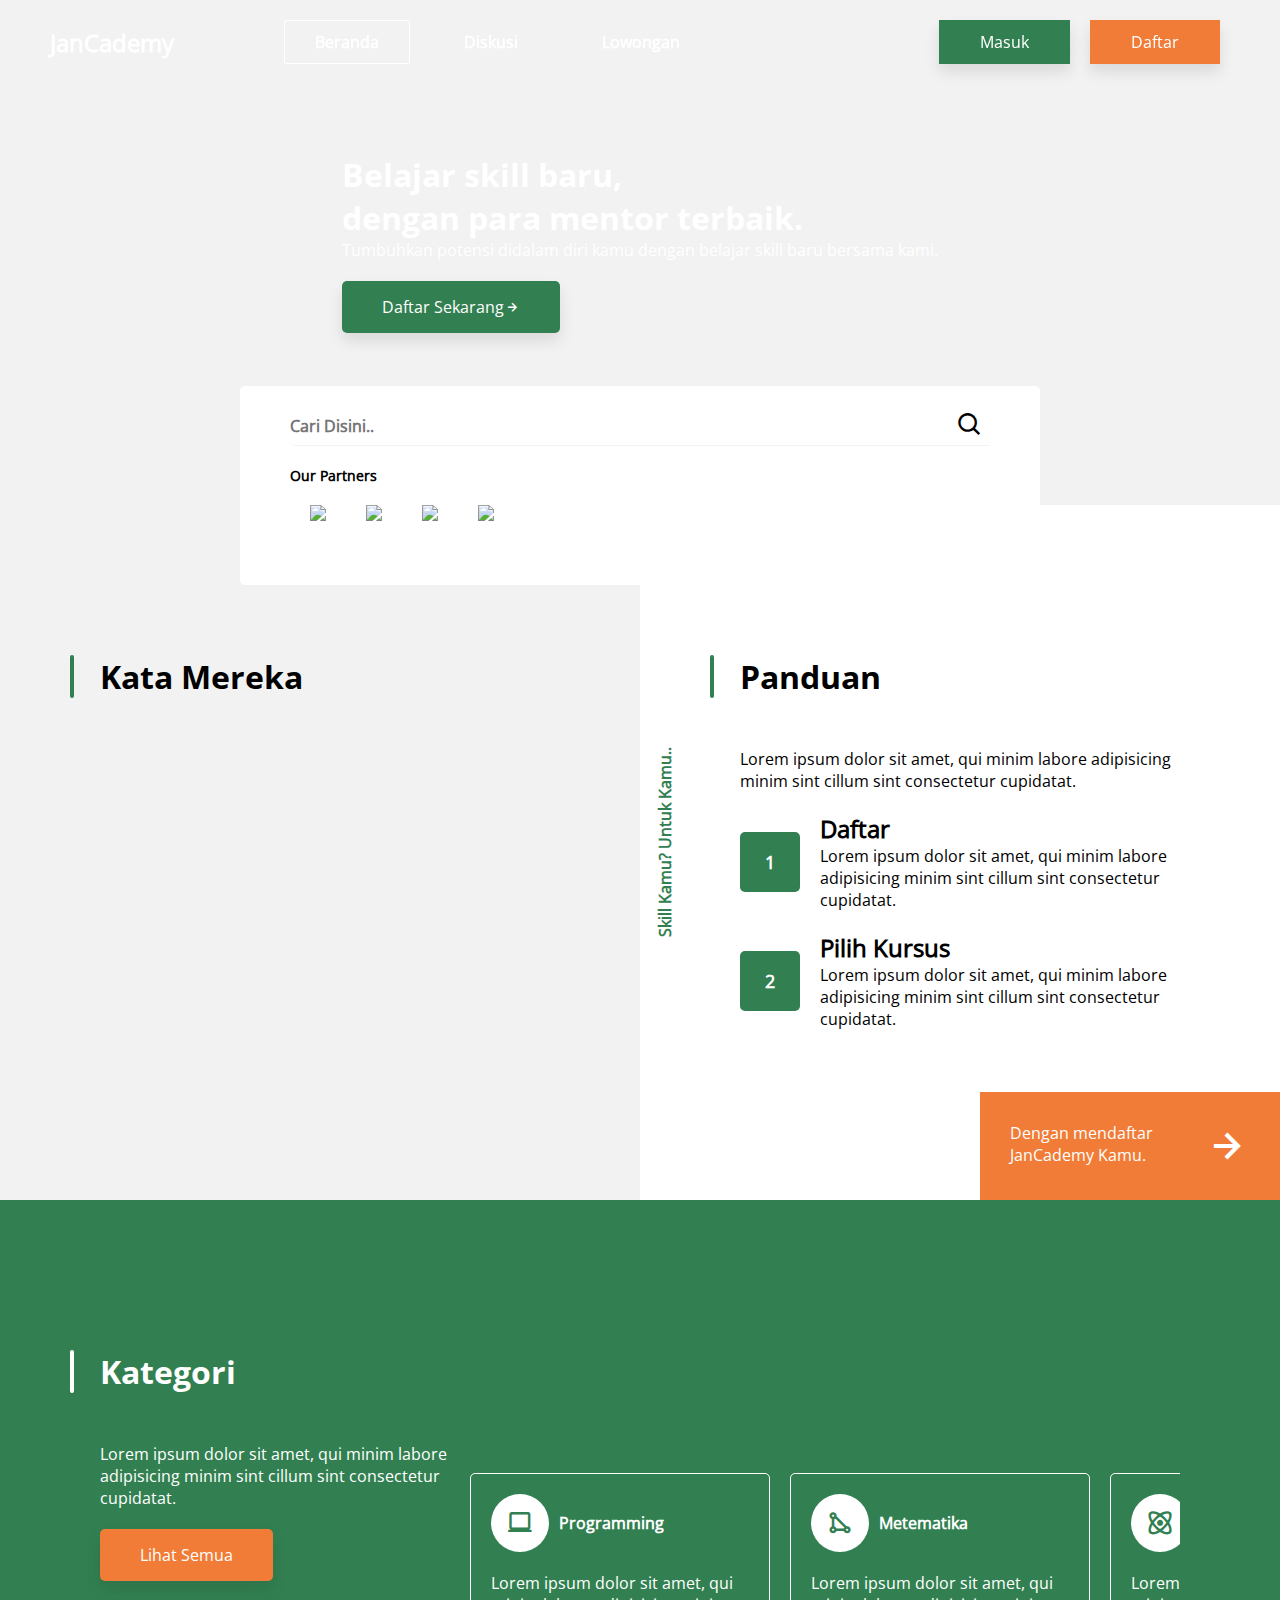
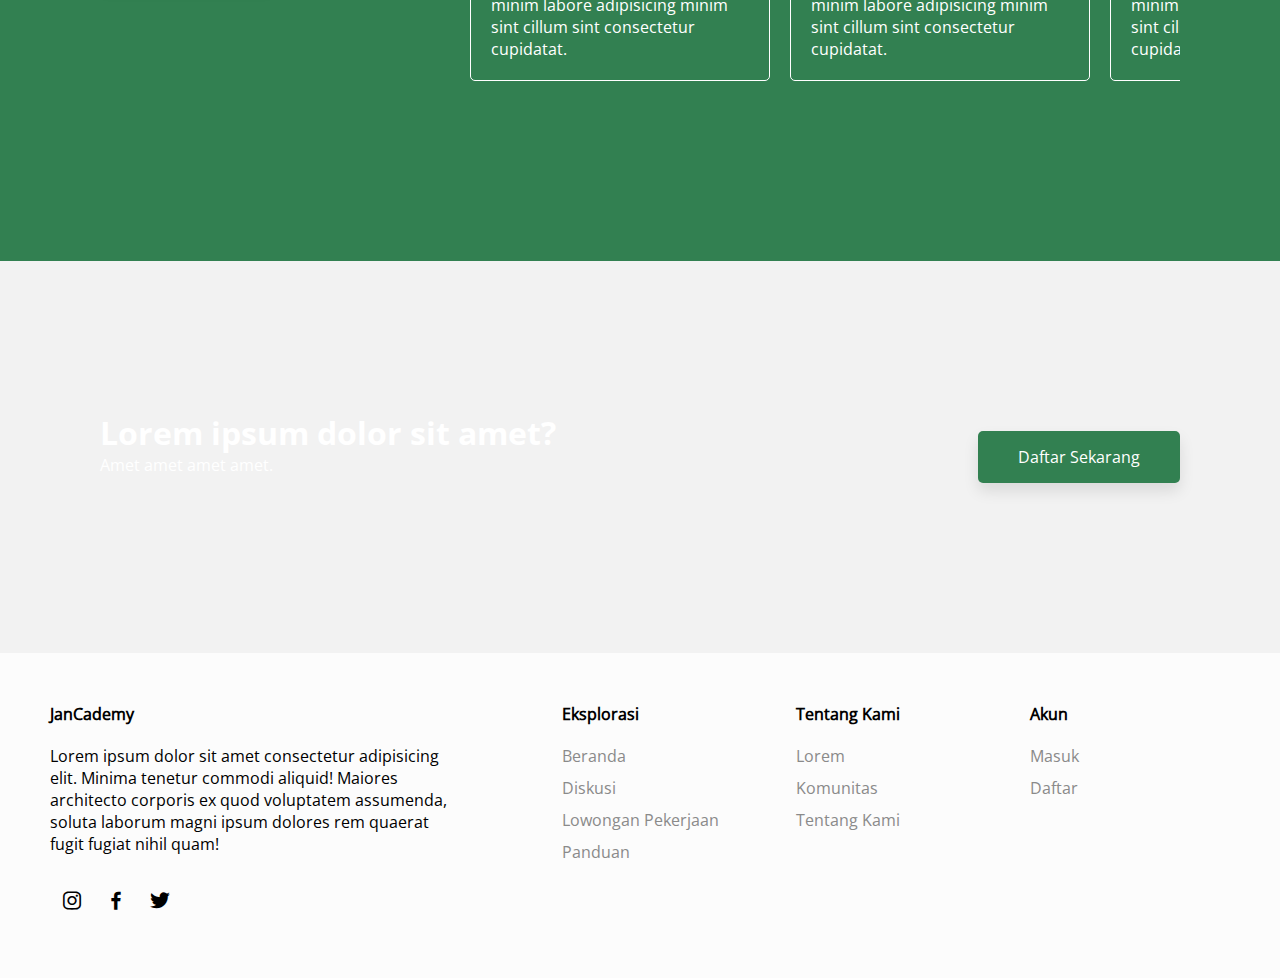
==== index.html @ 4bc8d8a9 "New: New Commit" ====
<!DOCTYPE html>
<html lang="en">
<head>
    <meta charset="UTF-8">
    <meta http-equiv="X-UA-Compatible" content="IE=edge">
    <meta name="viewport" content="width=device-width, initial-scale=1.0">
    <title>Document</title>
    <link href="./assets/css/boxicons.min.css" rel="stylesheet">
    <link href="./assets/css/config.css" rel="stylesheet">
    <link href="./assets/css/style.css" rel="stylesheet">
    <link href="./assets/css/section/video.css" rel="stylesheet">
    <link href="./assets/css/section/panduan.css" rel="stylesheet">
    <link href="./assets/css/column.css" rel="stylesheet">
</head>
<body>
    <header id="header">
        <div class="header-left">
            <a class="logo">JanCademy</a>
            <nav>
                <a href="" class="menu-link active">Beranda</a>
                <a href="" class="menu-link">Diskusi</a>
                <a href="" class="menu-link">Lowongan</a>
            </nav>
            <button class="toggle-button"><i class="bx bx-menu"></i></button>
        </div>
        <div class="header-right">
            <a href="login.html" class="menu-login">Masuk</a>
            <a href="register.html" class="menu-register">Daftar</a>
        </div>
    </header>
    <div class="wrapper">
        <div class="row">
            <div class="col-md-12 col-sm-12 relative">
                <video autoplay muted loop class="video-banner">
                    <source src="https://cdn.videvo.net/videvo_files/video/free/2019-09/large_watermarked/190802_07_HD_15_preview.mp4"></source>
                </video>
                <div class="video-description">
                    <div class="container">
                        <h1 class="text-white">Belajar skill baru,<br>dengan para mentor terbaik.</h1>
                        <p class="text-white">Tumbuhkan potensi didalam diri kamu dengan belajar skill baru bersama kami.</p>
                        <button class="btn btn-primary">Daftar Sekarang <i class="bx bx-right-arrow-alt"></i></button>                    
                    </div>
                    <div class="video-box">
                        <form class="form-search">
                            <input class="search-field" placeholder="Cari Disini.."/>
                            <button class="search-button"><i class="bx bx-search"></i></button>
                        </form>
                        <span class="partner-title">Our Partners</span>
                        <div class="partner-list">
                            <img class="partner-item" src="http://assets.stickpng.com/images/580b57fcd9996e24bc43c51f.png"/>
                            <img class="partner-item" src="https://upload.wikimedia.org/wikipedia/commons/thumb/7/71/Ruang_Guru_logo.svg/2560px-Ruang_Guru_logo.svg.png"/>
                            <img class="partner-item" src="https://1.bp.blogspot.com/-GQEHSrfXoZ4/XzaIUlMv_yI/AAAAAAAAANc/XC5J0j4q-agEVCJy-y8ZwZ82qf0jb5T9QCLcBGAsYHQ/s3390/logo%2Bgojek%2Byogiancreative%2B2.png"/>
                            <img class="partner-item" src="https://www.freepnglogos.com/uploads/logo-tokopedia-png/tokopedia-apa-itu-startup-pengertian-cara-memulai-dan-1.png"/>
                        </div>
                    </div>
                </div>
                
            </div>
            <div class="col-md-6 col-sm-12">
                <div class="container">
                    <h1 class="title-section">Kata Mereka</h1>
                </div>
            </div>
            <div class="col-md-6 col-sm-12 bg-white">
                <div id="panduan" class="container">
                    <h1 class="title-section">Panduan</h1>
                    <p>Lorem ipsum dolor sit amet, qui minim labore adipisicing minim sint cillum sint consectetur cupidatat.</p>
                    <div class="panduan">
                        <div class="panduan-item">
                            <div class="panduan-number">1</div>
                            <div class="panduan-description">
                                <h2>Daftar</h2>
                                <p>
                                    Lorem ipsum dolor sit amet, qui minim labore adipisicing minim sint cillum sint consectetur cupidatat.
                                </p>
                            </div>
                        </div>
                        <div class="panduan-item">
                            <span class="panduan-number">2</span>
                            <div class="panduan-description">
                                <h2>Pilih Kursus</h2>
                                <p>
                                    Lorem ipsum dolor sit amet, qui minim labore adipisicing minim sint cillum sint consectetur cupidatat.
                                </p>
                            </div>
                        </div>
                    </div>
                    <a href="register.html" class="box">
                        Dengan mendaftar JanCademy Kamu.
                        <i class="bx bx-right-arrow-alt"></i>
                    </a>
                </div>
            </div>
            <div class="col-md-12 bg-primary">
                <div class="container">
                    <h1 class="title-section">
                        Kategori
                    </h1>
                    <div class="row">
                        <div class="col-md-4 col-sm-12">
                            <p>
                                Lorem ipsum dolor sit amet, qui minim labore adipisicing minim sint cillum sint consectetur cupidatat.
                            </p>
                            <button class="btn btn-secondary">Lihat Semua</button>
                        </div>
                        <div class="col-md-8 col-sm-12">
                            <div class="list-category">
                                <a class="category-item">
                                    <div class="header-category">
                                        <i class="bx bx-laptop"></i>
                                        <span class="title-category">Programming</span>
                                    </div>
                                    <p>Lorem ipsum dolor sit amet, qui minim labore adipisicing minim sint cillum sint consectetur cupidatat.</p>
                                </a>
                                <a class="category-item">
                                    <div class="header-category">
                                        <i class="bx bx-shape-triangle"></i>
                                        <span class="title-category">Metematika</span>
                                    </div>
                                    <p>Lorem ipsum dolor sit amet, qui minim labore adipisicing minim sint cillum sint consectetur cupidatat.</p>
                                </a>
                                <a class="category-item">
                                    <div class="header-category">
                                        <i class="bx bx-atom"></i>
                                        <span class="title-category">Sains</span>
                                    </div>
                                    <p>Lorem ipsum dolor sit amet, qui minim labore adipisicing minim sint cillum sint consectetur cupidatat.</p>
                                </a>
                            </div>
                        </div>
                    </div>
                </div>
            </div>
            <div class="col-md-12 bg-image">
                <div class="container">
                    <div class="row justify-content-between">
                        <div>
                            <h1 class="text-white">
                                Lorem ipsum dolor sit amet?
                            </h1>
                            <p class="text-white">Amet amet amet amet.</p>
                        </div>
                        <button class="btn btn-primary">Daftar Sekarang</button>
                    </div>
                </div>
            </div>
        </div>
    </div>
    <footer>
        <div class="footer-left">
            <a class="footer-logo">JanCademy</a>
            <p>Lorem ipsum dolor sit amet consectetur adipisicing elit. Minima tenetur commodi aliquid! Maiores architecto corporis ex quod voluptatem assumenda, soluta laborum magni ipsum dolores rem quaerat fugit fugiat nihil quam!</p>
            <div class="social-media">
                <a class="social-item"><i class="bx bxl-instagram"></i></a>
                <a class="social-item"><i class="bx bxl-facebook"></i></a>
                <a class="social-item"><i class="bx bxl-twitter"></i></a>
            </div>
        </div>
        <div class="footer-right">
            <div class="footer-menu">
                <h4 class="menu-title">Eksplorasi</h4>
                <a href="" class="menu-footer">Beranda</a>
                <a href="" class="menu-footer">Diskusi</a>
                <a href="" class="menu-footer">Lowongan Pekerjaan</a>
                <a href="" class="menu-footer">Panduan</a>
            </div>
            
            <div class="footer-menu">
                <h4 class="menu-title">Tentang Kami</h4>
                <a href="" class="menu-footer">Lorem</a>
                <a href="" class="menu-footer">Komunitas</a>
                <a href="" class="menu-footer">Tentang Kami</a>
            </div>
            
            <div class="footer-menu">
                <h4 class="menu-title">Akun</h4>
                <a href="" class="menu-footer">Masuk</a>
                <a href="" class="menu-footer">Daftar</a>
            </div>
        </div>
    </footer>
    <script src="assets/js/jquery.js"></script>
    <script src="assets/js/index.js"></script>
</body>
</html>
---- assets/css/config.css ----
/* Set Default Setting */
    *{
        margin:0;
        padding:0;
        font-family: 'Open Sans';
        box-sizing: border-box;
        --primary:#328051;
        --secondary:rgb(241, 124, 56);
    }
    @font-face {
        font-family: 'Montserrat';
        src: url('../fonts/Montserrat.ttf');
    }
    @font-face {
        font-family: 'Montserrat';
        src: url('../fonts/Montserrat-Bold.ttf');
    }
    @font-face {
        font-family: 'Open Sans';
        src: url('../fonts/OpenSans-Regular.ttf');
    }
    @font-face {
        font-family: 'Montserrat';
        src: url('../fonts/OpenSans-Bold.ttf');
    }
    body{
        background-color: #f2f2f2;
    }
    h1{
        font-family: 'Montserrat';
        font-weight: bold;
    }
    .btn{
        display: flex;
        align-items: center;
        padding:15px 40px;
        font-size: 16px;
        box-shadow: 0px 8px 15px rgba(0, 0, 0, 0.1);
        margin: 20px 0px;
        border:none;
        outline: none;
        cursor: pointer;
        border-radius: 5px;
    }
    .btn-secondary{
        background-color: var(--secondary);
        color:#fff;
    }
    .btn-primary{
        background-color: var(--primary);
        color:#fff;
    }
    .btn-primary:hover{
        background-color: rgb(22, 78, 38);
    }
    .btn-secondary:hover{
        background-color: rgb(241, 99, 56);
    }
    .bg-primary{    
        color:#fff;
        background-color:var(--primary);
    }
    .bg-white{
        background-color: #fff;
        color:#000;
    }
    .bg-image{
        background-position: center;
        background-repeat: no-repeat;
        background-size: cover;
        background-attachment: fixed;
        background-image: linear-gradient(to top, rgba(0,0,0,0.8), rgba(0,0,0,0.2)),url('https://images.unsplash.com/photo-1523240795612-9a054b0db644?ixid=MnwxMjA3fDB8MHxwaG90by1wYWdlfHx8fGVufDB8fHx8&ixlib=rb-1.2.1&auto=format&fit=crop&w=870&q=80');
    }
    .center{
        display: flex;
        flex-direction: column;
        text-align: center;
        justify-content: center;
        align-items: center;
    }
    .text-white{
        color:#fff;
    }
    .title-section{
        position: relative;
        margin-bottom: 50px;
    }
    .title-section::before{
        content: '';
        height: 100%;
        width: 4px;
        border-radius: 2px;
        background-color: var(--primary);
        left: -30px;
        position: absolute;
    }
    .bg-primary .title-section::before{
        background-color: #fff;
    }
    .justify-content-between{
        justify-content: space-between;
    }
---- assets/css/style.css ----
/* Config */
/* Header  */
    header{
        position: fixed;
        display: flex;
        justify-content: space-between;
        color:#fff;
        z-index: 10;
        width: 100%;
        display: flex;
        align-items: center;
        padding:20px 50px;
    }
    .scrollActive{
        background-color: #fff;
        color:#006A2B;
    }
    .header-left{
        display: flex;
        align-items: center;
    }
    .header-right{
        display: flex;
        align-items: center;
    }
    .menu-link{
        color:#fff;
        font-weight: bold;
        text-decoration: none;
        font-size: 16px;
        margin:0 10px;
        padding:10px 30px;
        border-radius: 2px;
        transition: ease 0.8s;
    }
    .menu-link.active{
        pointer-events: none;
        border:1px solid #fff;
    }
    .menu-link:hover{
        background-color: #fff;
        color:var(--primary);
    }
    .menu-login{
        margin:0 10px;
        padding:10px 40px;
        box-shadow: 0px 8px 15px rgba(0, 0, 0, 0.1);
        background-color: var(--primary);
        text-decoration: none;
        color: #fff;    
        border: 1px solid var(--primary);
    }
    .menu-register{
        margin:0 10px;
        padding:10px 40px;
        border: none;
        box-shadow: 0px 8px 15px rgba(0, 0, 0, 0.1);
        background-color: var(--secondary);
        text-decoration: none;
        color: #fff;    
        border: 1px solid var(--secondary);
    }
    .menu-login:hover{
        background-color: #fff;
        border: var(--primary) solid 1px;
        color:var(--primary);
    }
    .menu-register:hover{
        background-color: #fff;
        color:var(--secondary);
        border: 1px solid var(--secondary)
    }
    .logo{
        font-weight: bold;
        font-size: 24px;
        margin-right: 100px;
    }
    .toggle-button{
        display: none;
        width: 50px;
        background-color:#fff;
        border:none;
        color:var(--primary);
        font-size: 24px;
        border-radius: 2px;
        height: 50px;
    }
    header.scrollActive .menu-link{
        color:var(--primary);
        transition: ease 0.8s;
    }
    header.scrollActive .menu-link.active{
        border: 1px solid var(--primary);
    }
    header.scrollActive .menu-link:hover{
        background-color: var(--primary);
        color: #fff;
    }
    header.scrollActive .menu-login{
        background-color: #fff;
        border: var(--primary) solid 1px;
        color: var(--primary);
    }
    header.scrollActive .menu-register{
        background-color: transparent;
        color: var(--secondary);
        border: var(--secondary) solid 1px;
    }
    header.scrollActive .menu-register:hover{
        background-color: var(--secondary);
        color: #fff;
    }
    header.scrollActive .menu-login:hover{
        background-color: var(--primary);
        color: #fff;
    }
    @media (max-width:1100px){
        .logo{
            margin-right: 10px;
        }
    }
    @media (max-width:1000px) {
        header{
            padding:20px 50px;
        }
        nav{
            display: none;
        }
        .logo{
            margin-right:50px;
        }
        .header-left{
            width: 100%;
            justify-content: space-between;
        }
        .header-right{
            display: none;
        }
        .toggle-button{
            display: block;
        }
    }
/* End Header */
/* Category */
    .list-category{
        display: flex;
        padding:30px 0px;
        overflow-x: auto;
    }
    .category-item{
        display: flex;
        flex-direction: column;
        justify-content: space-between;
        padding:20px;
        border-radius: 5px;
        flex: none;
        width: 300px;
        border:1px solid #fff;
        color:#fff;
        cursor: pointer;
        margin:0 10px;
    }
    .category-item:hover i{
        background-color:var(--primary);
        color: #fff;
    }
    .category-item:hover{
        color:var(--primary);
        background-color: #fff;
    }
    .header-category{
        display: flex;
        margin-bottom: 20px;
        align-items: center;
    }
    .title-category{
        font-weight: bold;
    }
    .category-item i{
        color:var(--primary);
        background-color: #fff;
        flex: none;
        font-size: 28px;
        border-radius: 50px;
        padding:15px;
        margin-right: 10px;
        display: block;
    }
/* End Category */
footer{
    display: flex;
    flex-wrap: wrap;
    width: 100%;
    background-color: #fcfcfc;
}
footer p{
    margin-bottom: 20px;
}
footer .menu-title{
    font-weight: bold;
    margin-bottom: 20px;
}
footer .social-media{
    width: 100%;
    display: flex;
}
footer .social-item{
    font-size: 24px;
    margin:10px;
}
footer ul{
    height: 200px;
    display: flex;
    flex-direction: column;
    list-style-type: none;
    flex-wrap: wrap;
}
footer ul li{
    display: flex;
    align-items: center;
    justify-content: center;
    padding:20px 0px;
}
.footer-menu{
    display: flex;
    width: 200px;
    margin-bottom: 50px;
    flex-direction: column;
}
.menu-footer{
    text-decoration: none;
    margin-bottom: 10px;
    color:#8a8a8a;
}
.footer-logo{
    display: block;
    cursor: pointer;
    margin-bottom: 20px;
    font-weight: bold;
}
.footer-left{
    padding:50px;
    width: 40%;
}
.footer-right{
    justify-content: space-between;
    display: flex;
    flex-wrap: wrap;
    padding:50px;
    display: flex;
    width: 60%;
}
@media (max-width:1000px) {
    .footer-left{
        width: 100%;
    }
    .footer-right{
        width: 100%;
    }
}
---- assets/css/section/video.css ----
/* Video Section */
.video-banner{
    width: 100%;
    height: 500px;
    object-fit: cover;
}
.video-description{
    display: flex;
    flex-direction: column;
    align-items: center;
    justify-content: center;
    position: absolute;
    width: 100%;
    height: 100%;
    top: 0;
}
/* Box In Video Section */
    .video-box{
        align-items: center;
        padding: 20px 50px;
        width: 800px;
        position: absolute;
        border-radius: 5px;
        background-color: #fff;
        bottom: -80px;
    }
    .form-search{
        display: flex;
        margin-bottom: 20px;
        display: flex;
        align-items: center;
        position: relative;
        height: 40px;
        width: 100%;
        border-radius: 5px 0px 0px 5px;
        border-bottom: 1px solid #f3f3f3;
    }
    .search-field{
        background-color: transparent;
        border:none;
        outline: none;
        font-weight: bold;
        width: 100%;
        font-size: 16px;
        height: 100%;
    }
    .search-button{
        height: 40px;
        right: 0;
        font-size: 28px;
        background-color: transparent;
        border:none;
        position: absolute;
        cursor: pointer;
        width: 40px;
    }
    .partner-title{
        display: block;
        margin-bottom: 20px;
        font-size: 14px;
        font-weight: bold;
    }
    .partner-list{
        display: flex;
        overflow-x: auto;
        padding-bottom: 20px;
    }
    .partner-item{
        width: auto;
        margin: 0px 20px;
        height: 40px;
    }
    .partner-list::-webkit-scrollbar {
        height: 3px;
    }
    .partner-list::-webkit-scrollbar-track {
        background-color: #f3f3f3;
    }
    .partner-list::-webkit-scrollbar-thumb {
        background-color: var(--primary);
    }
    @media (max-width:1000px) {
        .video-box{
            width: 600px;
        }
    }
    @media (max-width:700px){
        .video-box{
            width: 400px;
        }
        .partner-item{
            height: 20px;
        }
    }
/* End Box */
/* End Video Section */
---- assets/css/section/panduan.css ----
#panduan{
    position: relative;
}
#panduan::before{
    content: 'Skill Kamu? Untuk Kamu..';
    position: absolute;
    font-weight: bold;
    bottom:50%;
    transform: rotate(-90deg);
    left:-70px;
    font-weight: bold;
    color:var(--primary);
}
#panduan .box{
    display: flex;
    padding:30px;
    cursor: pointer;
    position: absolute;
    bottom: 0;
    color:#fff;
    right: 0;
    width: 300px;
    text-decoration: none;
    background-color: var(--secondary);
}
#panduan .box i{
    font-size: 48px;
}
#panduan .box:hover{
    background-color: rgb(22, 78, 38);
}
.panduan{
    width: 100%;
}
.panduan-item{
    display: flex;
    align-items: center;
    margin: 20px 0;
}
.panduan-number{
    flex: none;
    width: 60px;
    height: 60px;
    font-size: 18px;
    margin-right: 20px;
    border-radius: 5px;
    display: flex;
    font-weight: bold;
    color:#fff;
    justify-content: center;
    align-items: center;
    background-color: var(--primary);
}
.panduan-description{
    display: flex;
    flex-direction: column;
    justify-content: center;
}
---- assets/css/column.css ----
.container{
    padding:150px 100px;
}
.row{
    display: flex;
    flex-wrap: wrap;
}
.relative{
    position: relative;
}
.absolute{
    position: absolute;
}
.col-md-12{
    width: calc(100%/12*12);
}
.col-md-8{
    width: calc(100%/12*8);
}
.col-md-4{
    width: calc(100%/12*4);
}
.col-md-6{
    width: calc(100%/12*6);
}

@media(max-width:900px){
    .container{
        padding:150px 50px;
    }
}
@media(max-width:700px){
    .col-sm-12{
        width: calc(100%*12/12);
    }
}
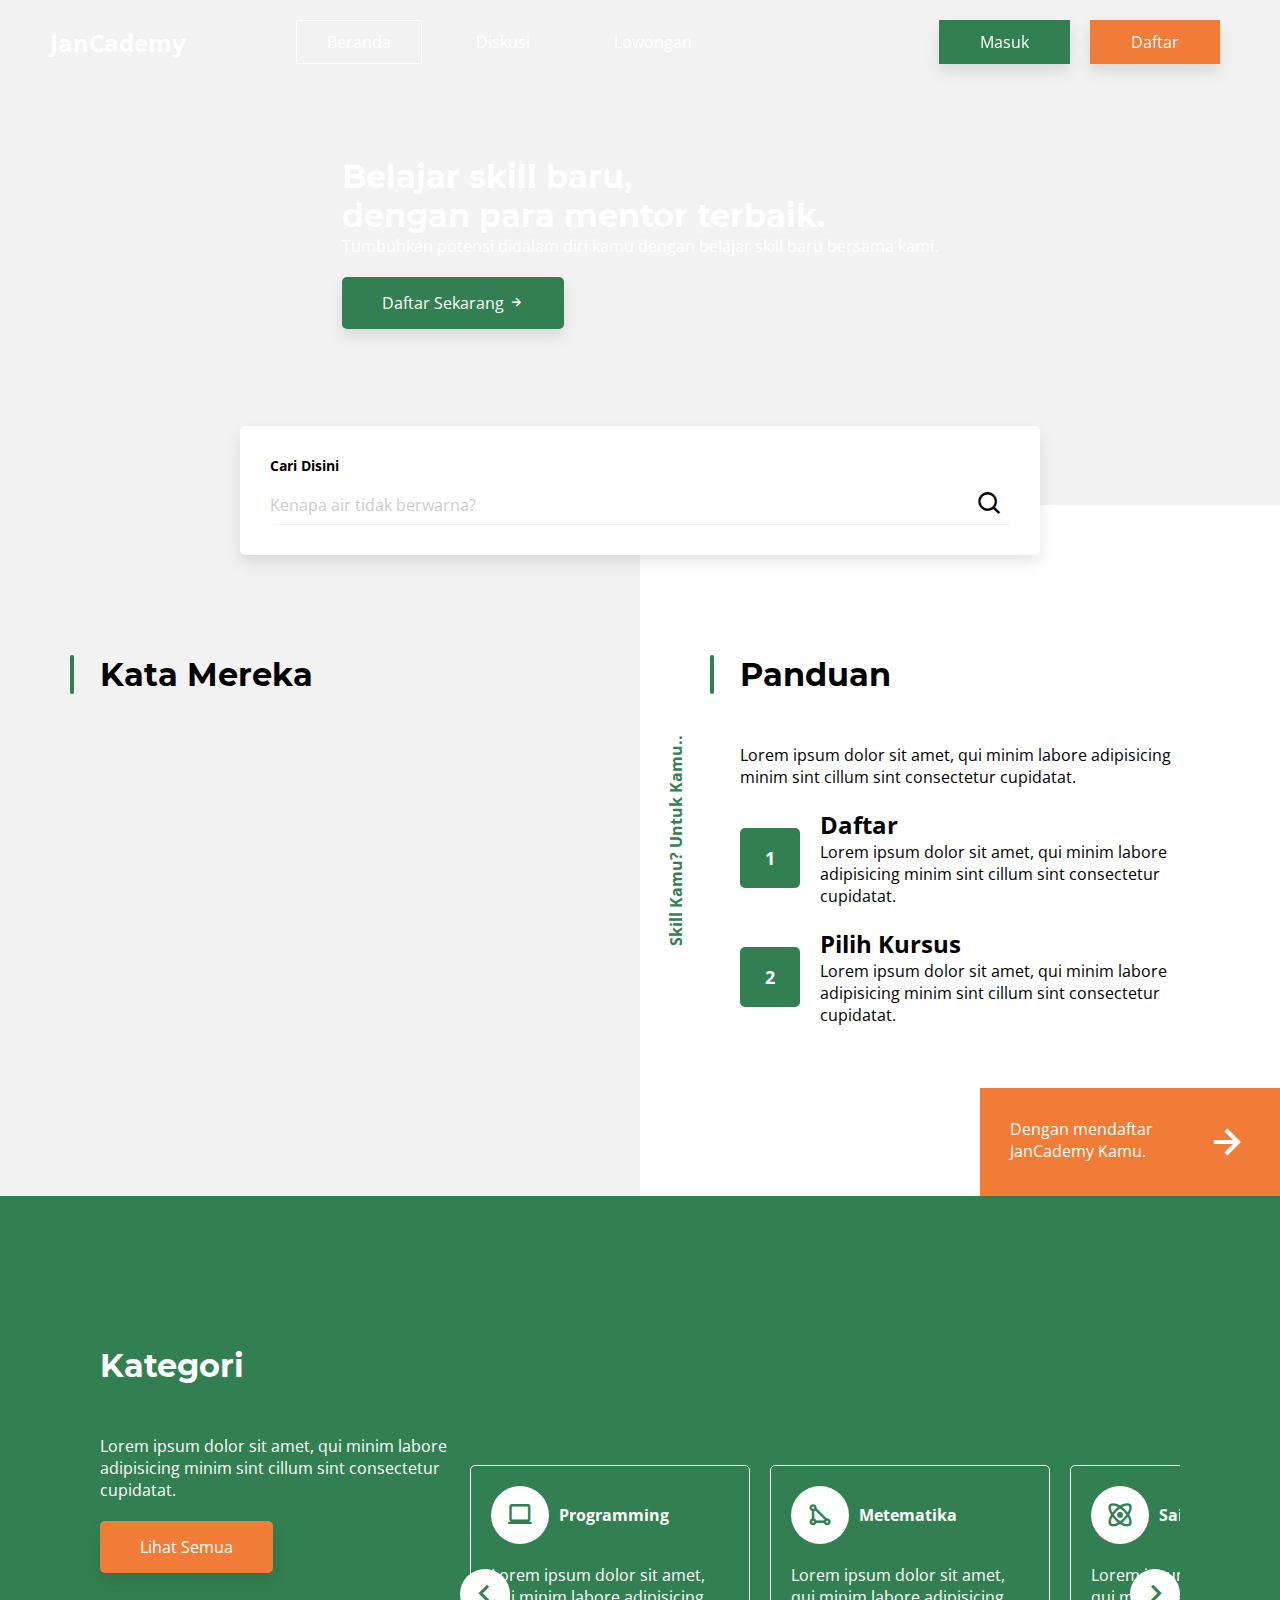
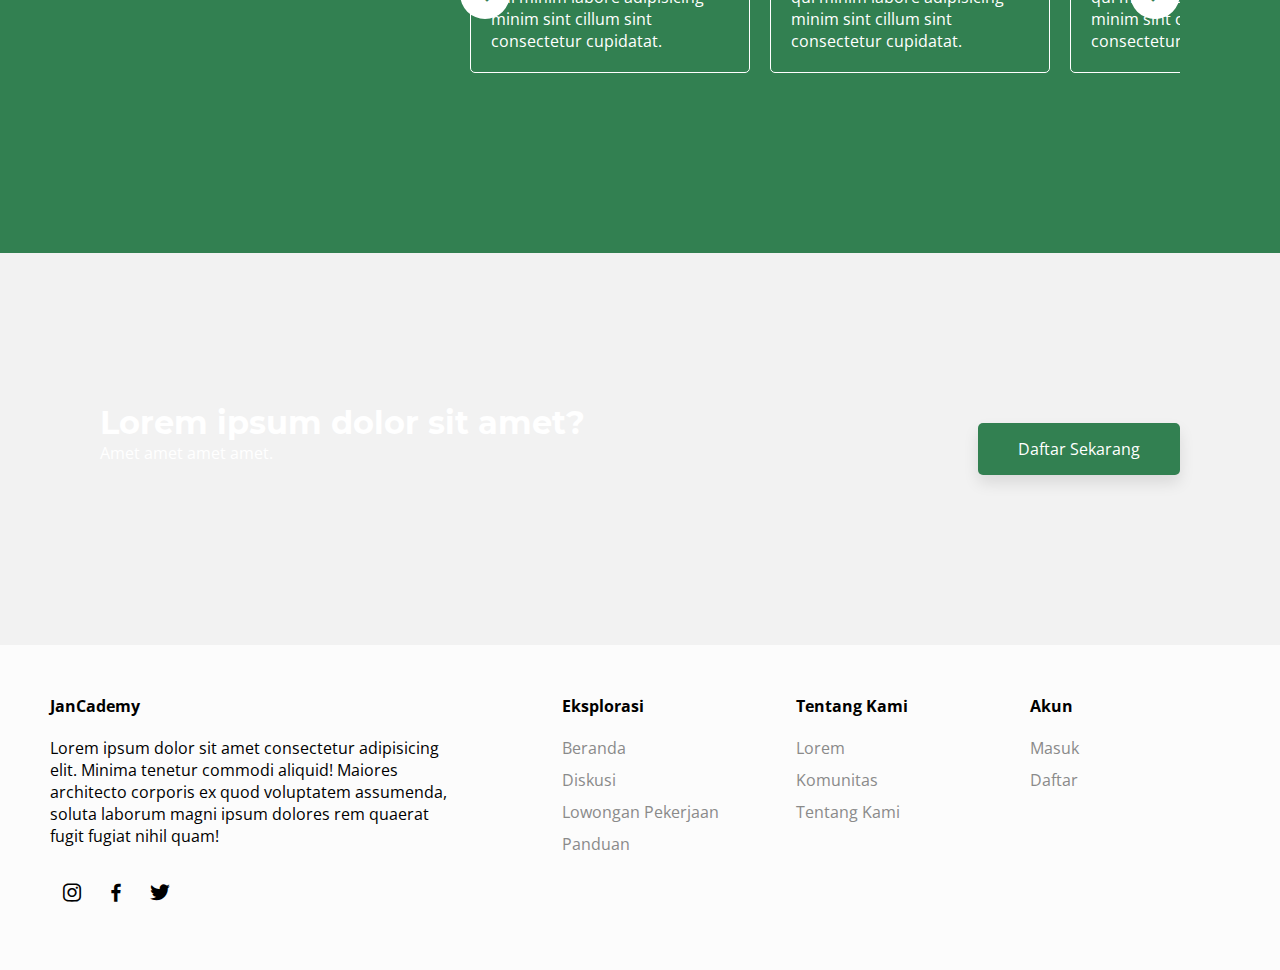
==== commit 6de29331: "Make: Make a login and forgot password page" ====
--- a/index.html
+++ b/index.html
@@ -5,12 +5,13 @@
     <meta http-equiv="X-UA-Compatible" content="IE=edge">
     <meta name="viewport" content="width=device-width, initial-scale=1.0">
     <title>Document</title>
-    <link href="./assets/css/boxicons.min.css" rel="stylesheet">
+    <link href="./assets/css/style.css" rel="stylesheet">   
     <link href="./assets/css/config.css" rel="stylesheet">
-    <link href="./assets/css/style.css" rel="stylesheet">
     <link href="./assets/css/section/video.css" rel="stylesheet">
     <link href="./assets/css/section/panduan.css" rel="stylesheet">
+    <link href="./assets/css/section/category.css" rel="stylesheet">
     <link href="./assets/css/column.css" rel="stylesheet">
+    <link href="./assets/css/boxicons.min.css" rel="stylesheet">
 </head>
 <body>
     <header id="header">
@@ -41,17 +42,11 @@
                         <button class="btn btn-primary">Daftar Sekarang <i class="bx bx-right-arrow-alt"></i></button>                    
                     </div>
                     <div class="video-box">
+                        <label class="form-label">Cari Disini</label>
                         <form class="form-search">
-                            <input class="search-field" placeholder="Cari Disini.."/>
+                            <input class="search-field" placeholder="Kenapa air tidak berwarna?"/>
                             <button class="search-button"><i class="bx bx-search"></i></button>
                         </form>
-                        <span class="partner-title">Our Partners</span>
-                        <div class="partner-list">
-                            <img class="partner-item" src="http://assets.stickpng.com/images/580b57fcd9996e24bc43c51f.png"/>
-                            <img class="partner-item" src="https://upload.wikimedia.org/wikipedia/commons/thumb/7/71/Ruang_Guru_logo.svg/2560px-Ruang_Guru_logo.svg.png"/>
-                            <img class="partner-item" src="https://1.bp.blogspot.com/-GQEHSrfXoZ4/XzaIUlMv_yI/AAAAAAAAANc/XC5J0j4q-agEVCJy-y8ZwZ82qf0jb5T9QCLcBGAsYHQ/s3390/logo%2Bgojek%2Byogiancreative%2B2.png"/>
-                            <img class="partner-item" src="https://www.freepnglogos.com/uploads/logo-tokopedia-png/tokopedia-apa-itu-startup-pengertian-cara-memulai-dan-1.png"/>
-                        </div>
                     </div>
                 </div>
                 
@@ -91,7 +86,7 @@
                     </a>
                 </div>
             </div>
-            <div class="col-md-12 bg-primary">
+            <div class="col-md-12 bg-primary-with-wave">
                 <div class="container">
                     <h1 class="title-section">
                         Kategori
@@ -104,28 +99,32 @@
                             <button class="btn btn-secondary">Lihat Semua</button>
                         </div>
                         <div class="col-md-8 col-sm-12">
-                            <div class="list-category">
-                                <a class="category-item">
-                                    <div class="header-category">
-                                        <i class="bx bx-laptop"></i>
-                                        <span class="title-category">Programming</span>
-                                    </div>
-                                    <p>Lorem ipsum dolor sit amet, qui minim labore adipisicing minim sint cillum sint consectetur cupidatat.</p>
-                                </a>
-                                <a class="category-item">
-                                    <div class="header-category">
-                                        <i class="bx bx-shape-triangle"></i>
-                                        <span class="title-category">Metematika</span>
-                                    </div>
-                                    <p>Lorem ipsum dolor sit amet, qui minim labore adipisicing minim sint cillum sint consectetur cupidatat.</p>
-                                </a>
-                                <a class="category-item">
-                                    <div class="header-category">
-                                        <i class="bx bx-atom"></i>
-                                        <span class="title-category">Sains</span>
-                                    </div>
-                                    <p>Lorem ipsum dolor sit amet, qui minim labore adipisicing minim sint cillum sint consectetur cupidatat.</p>
-                                </a>
+                            <div class="category">
+                                <button id="left-button-category" class="arrow-left-list-category"><i class="bx bx-chevron-left bx-md"></i></button>
+                                <div id="listcategory" class="list-category">
+                                    <a class="category-item">
+                                        <div class="header-category">
+                                            <i class="bx bx-laptop"></i>
+                                            <span class="title-category">Programming</span>
+                                        </div>
+                                        <p>Lorem ipsum dolor sit amet, qui minim labore adipisicing minim sint cillum sint consectetur cupidatat.</p>
+                                    </a>
+                                    <a class="category-item">
+                                        <div class="header-category">
+                                            <i class="bx bx-shape-triangle"></i>
+                                            <span class="title-category">Metematika</span>
+                                        </div>
+                                        <p>Lorem ipsum dolor sit amet, qui minim labore adipisicing minim sint cillum sint consectetur cupidatat.</p>
+                                    </a>
+                                    <a class="category-item">
+                                        <div class="header-category">
+                                            <i class="bx bx-atom"></i>
+                                            <span class="title-category">Sains</span>
+                                        </div>
+                                        <p>Lorem ipsum dolor sit amet, qui minim labore adipisicing minim sint cillum sint consectetur cupidatat.</p>
+                                    </a>
+                                </div>
+                                <button id="right-button-category" class="arrow-right-list-category"><i class="bx bx-chevron-right bx-md"></i></button>
                             </div>
                         </div>
                     </div>
--- a/assets/css/style.css
+++ b/assets/css/style.css
@@ -26,7 +26,6 @@
     }
     .menu-link{
         color:#fff;
-        font-weight: bold;
         text-decoration: none;
         font-size: 16px;
         margin:0 10px;
@@ -141,53 +140,41 @@
             display: block;
         }
     }
+    @media (max-width:700px) {
+        header{
+            padding:20px 30px;
+        }
+    }
 /* End Header */
-/* Category */
-    .list-category{
-        display: flex;
-        padding:30px 0px;
-        overflow-x: auto;
-    }
-    .category-item{
-        display: flex;
-        flex-direction: column;
+/* BreadCrumbs */
+    .header-section{
+        display: flex;
+        align-items: center;
         justify-content: space-between;
-        padding:20px;
+        padding:100px 100px 30px 100px;
+    }
+    .breadcrumbs{
+        display: flex;
+        background-color: #f2f2f2;
         border-radius: 5px;
-        flex: none;
-        width: 300px;
-        border:1px solid #fff;
-        color:#fff;
+        padding:10px 50px;
+    }
+    .breadcrumbs-items{
+        font-size: 12px;
         cursor: pointer;
-        margin:0 10px;
-    }
-    .category-item:hover i{
-        background-color:var(--primary);
-        color: #fff;
-    }
-    .category-item:hover{
-        color:var(--primary);
-        background-color: #fff;
-    }
-    .header-category{
-        display: flex;
-        margin-bottom: 20px;
-        align-items: center;
-    }
-    .title-category{
+    }
+    .breadcrumbs-items::after{
+        content: '>';
+        margin:10px;
+    }
+    .breadcrumbs-items.active{
         font-weight: bold;
-    }
-    .category-item i{
-        color:var(--primary);
-        background-color: #fff;
-        flex: none;
-        font-size: 28px;
-        border-radius: 50px;
-        padding:15px;
-        margin-right: 10px;
-        display: block;
-    }
-/* End Category */
+        color:var(--primary);
+    }
+    .breadcrumbs-items.active::after{
+        content: none;
+    }
+/* End BreadCrumbs */
 footer{
     display: flex;
     flex-wrap: wrap;
--- a/assets/css/config.css
+++ b/assets/css/config.css
@@ -5,6 +5,7 @@
         font-family: 'Open Sans';
         box-sizing: border-box;
         --primary:#328051;
+        --dark-primary:rgb(22, 78, 38);
         --secondary:rgb(241, 124, 56);
     }
     @font-face {
@@ -13,6 +14,7 @@
     }
     @font-face {
         font-family: 'Montserrat';
+        font-weight: bold;
         src: url('../fonts/Montserrat-Bold.ttf');
     }
     @font-face {
@@ -20,7 +22,8 @@
         src: url('../fonts/OpenSans-Regular.ttf');
     }
     @font-face {
-        font-family: 'Montserrat';
+        font-family: 'Open Sans';
+        font-weight: bold;
         src: url('../fonts/OpenSans-Bold.ttf');
     }
     body{
@@ -31,7 +34,7 @@
         font-weight: bold;
     }
     .btn{
-        display: flex;
+        display: block;
         align-items: center;
         padding:15px 40px;
         font-size: 16px;
@@ -56,11 +59,17 @@
     .btn-secondary:hover{
         background-color: rgb(241, 99, 56);
     }
-    .bg-primary{    
+    [class*=bg-primary]{    
         color:#fff;
         background-color:var(--primary);
     }
-    .bg-white{
+    [class*=-with-wave]{
+        background-size: contain;
+        background-position: bottom;
+        background-repeat: no-repeat;
+        background-image: url('../images/wave.svg');
+    }
+    [class*=bg-white]{
         background-color: #fff;
         color:#000;
     }
@@ -70,6 +79,13 @@
         background-size: cover;
         background-attachment: fixed;
         background-image: linear-gradient(to top, rgba(0,0,0,0.8), rgba(0,0,0,0.2)),url('https://images.unsplash.com/photo-1523240795612-9a054b0db644?ixid=MnwxMjA3fDB8MHxwaG90by1wYWdlfHx8fGVufDB8fHx8&ixlib=rb-1.2.1&auto=format&fit=crop&w=870&q=80');
+    }
+    .bg-image-2{
+        background-position: center;
+        background-repeat: no-repeat;
+        background-size: cover;
+        background-attachment: fixed;
+        background-image: linear-gradient(to top, rgba(0,0,0,0.8), rgba(0,0,0,0.2)),url('../images/image-2.jpg');
     }
     .center{
         display: flex;
@@ -99,4 +115,7 @@
     }
     .justify-content-between{
         justify-content: space-between;
+    }
+    .mr-1{
+        margin-right: 10px;
     }--- a/assets/css/section/video.css
+++ b/assets/css/section/video.css
@@ -17,16 +17,16 @@
 /* Box In Video Section */
     .video-box{
         align-items: center;
-        padding: 20px 50px;
+        padding:30px;
         width: 800px;
         position: absolute;
         border-radius: 5px;
+        box-shadow: 0px 8px 15px rgba(0, 0, 0, 0.1);
         background-color: #fff;
-        bottom: -80px;
+        bottom: -50px;
     }
     .form-search{
         display: flex;
-        margin-bottom: 20px;
         display: flex;
         align-items: center;
         position: relative;
@@ -35,14 +35,23 @@
         border-radius: 5px 0px 0px 5px;
         border-bottom: 1px solid #f3f3f3;
     }
+    .form-label{
+        display: block;
+        margin-bottom: 10px;
+        font-size: 14px;
+        font-weight: bold;
+    }
     .search-field{
         background-color: transparent;
         border:none;
         outline: none;
-        font-weight: bold;
+        color: rgb(83, 83, 83);
         width: 100%;
         font-size: 16px;
         height: 100%;
+    }
+    .search-field::placeholder{
+        color:#ccc;
     }
     .search-button{
         height: 40px;
@@ -54,31 +63,6 @@
         cursor: pointer;
         width: 40px;
     }
-    .partner-title{
-        display: block;
-        margin-bottom: 20px;
-        font-size: 14px;
-        font-weight: bold;
-    }
-    .partner-list{
-        display: flex;
-        overflow-x: auto;
-        padding-bottom: 20px;
-    }
-    .partner-item{
-        width: auto;
-        margin: 0px 20px;
-        height: 40px;
-    }
-    .partner-list::-webkit-scrollbar {
-        height: 3px;
-    }
-    .partner-list::-webkit-scrollbar-track {
-        background-color: #f3f3f3;
-    }
-    .partner-list::-webkit-scrollbar-thumb {
-        background-color: var(--primary);
-    }
     @media (max-width:1000px) {
         .video-box{
             width: 600px;
@@ -86,7 +70,7 @@
     }
     @media (max-width:700px){
         .video-box{
-            width: 400px;
+            width: 300px;
         }
         .partner-item{
             height: 20px;
--- a/assets/css/section/category.css
+++ b/assets/css/section/category.css
@@ -0,0 +1,91 @@
+
+/* Category */
+.category{
+    position: relative;
+    display: block;
+}
+.list-category{
+    position: relative;
+    display: flex;
+    padding:30px 0px;
+    overflow-x: auto;
+}
+.arrow-left-list-category{
+    position: absolute;
+    cursor: pointer;
+    width: 50px;
+    height: 50px;
+    border:none;
+    z-index: 1;
+    color:var(--primary);
+    border-radius: 50px;
+    top: 50%;
+    left:0;
+    background-color: #fff;
+}
+.arrow-right-list-category{
+    position: absolute;
+    cursor: pointer;
+    width: 50px;
+    height: 50px;
+    border:none;
+    z-index: 1;
+    color:var(--primary);
+    border-radius: 50px;
+    top: 50%;
+    right: 0;
+    background-color: #fff;
+}
+.arrow-left-list-category:hover{
+    background-color: #f2f2f2;
+}
+.category-item{
+    display: flex;
+    flex-direction: column;
+    justify-content: space-between;
+    padding:20px;
+    border-radius: 5px;
+    flex: none;
+    width: 280px;
+    border:1px solid #fff;
+    color:#fff;
+    cursor: pointer;
+    margin:0 10px;
+}
+.category-item:hover i{
+    background-color:var(--primary);
+    color: #fff;
+}
+.category-item:hover{
+    color:var(--primary);
+    background-color: #fff;
+}
+.header-category{
+    display: flex;
+    margin-bottom: 20px;
+    align-items: center;
+}
+.title-category{
+    font-weight: bold;
+}
+.category-item i{
+    color:var(--primary);
+    background-color: #fff;
+    flex: none;
+    font-size: 28px;
+    border-radius: 50px;
+    padding:15px;
+    margin-right: 10px;
+    display: block;
+}
+/* End Category */
+
+.list-category::-webkit-scrollbar {
+    height: 3px;
+}
+.list-category::-webkit-scrollbar-track {
+    background-color: #ccc;
+}
+.list-category::-webkit-scrollbar-thumb {
+    background-color: #fff;
+}--- a/assets/css/column.css
+++ b/assets/css/column.css
@@ -30,6 +30,9 @@
     }
 }
 @media(max-width:700px){
+    .container{
+        padding: 150px 30px;
+    }
     .col-sm-12{
         width: calc(100%*12/12);
     }
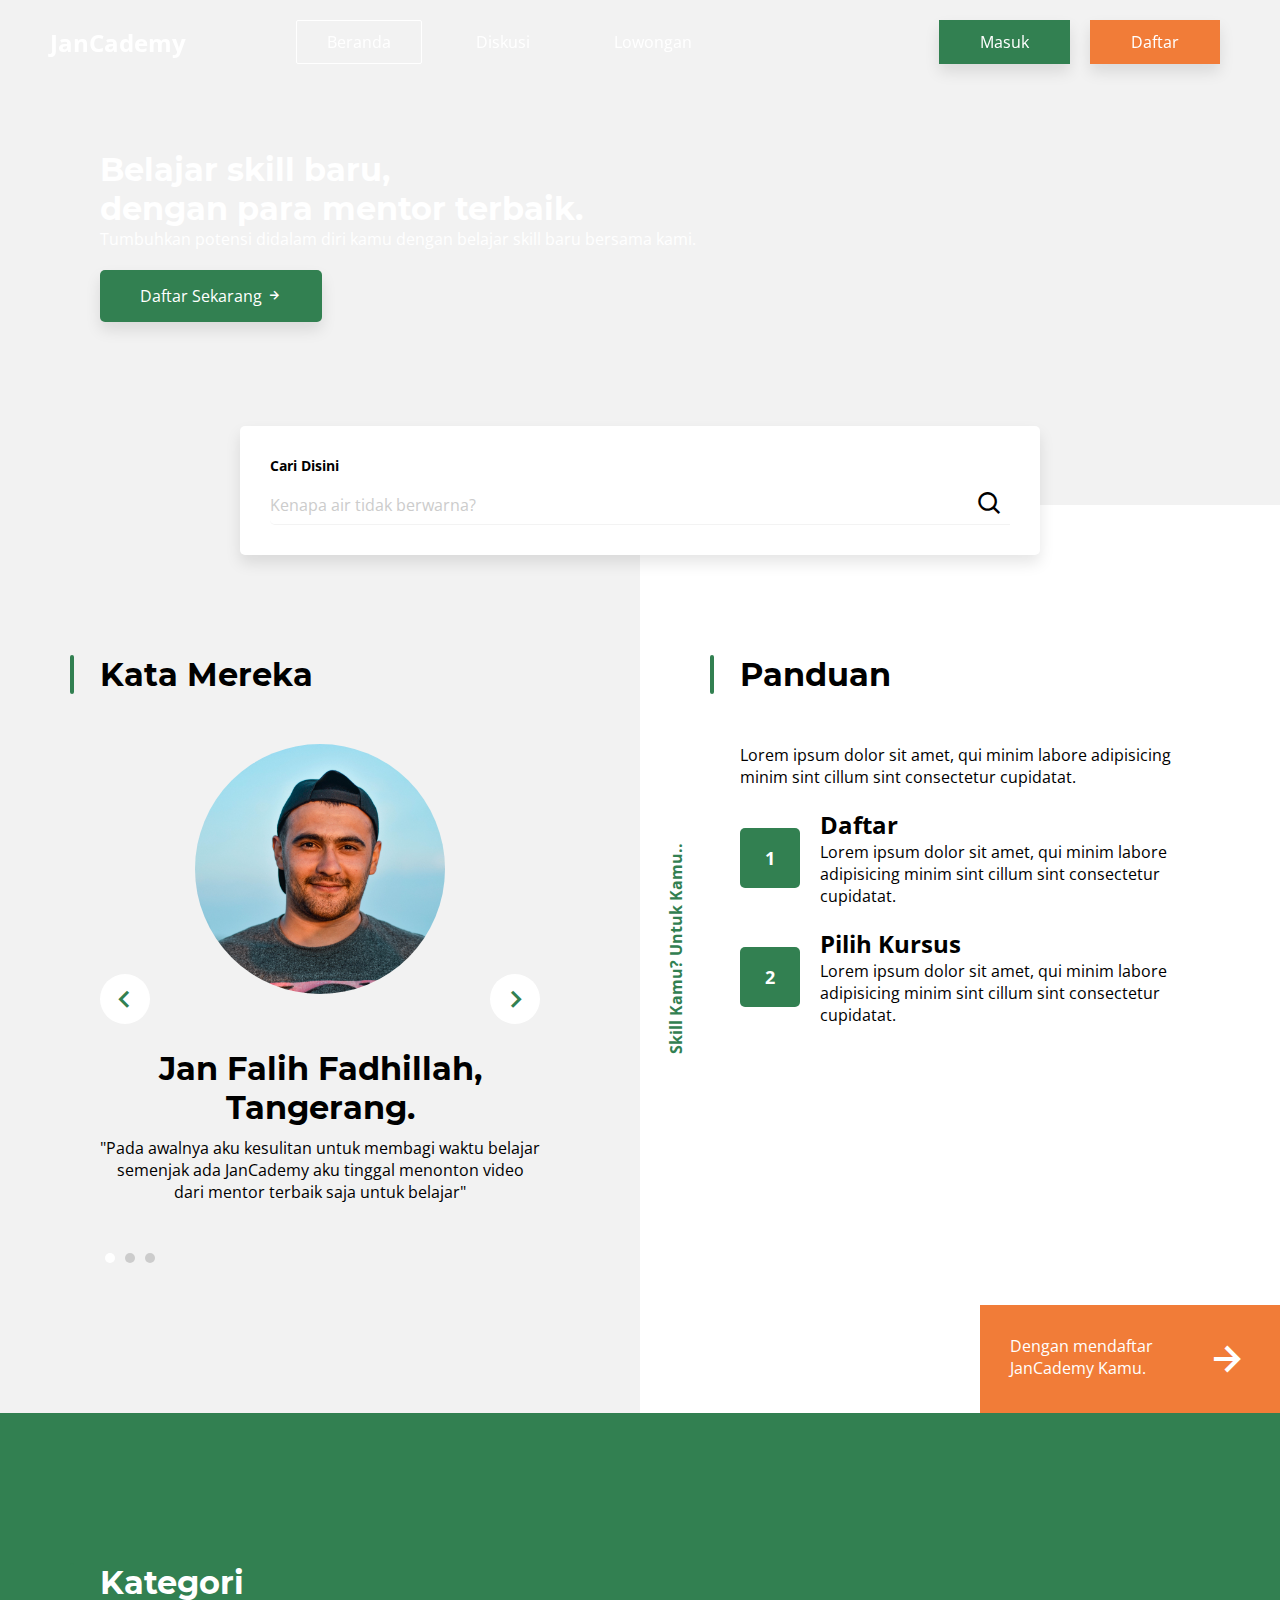
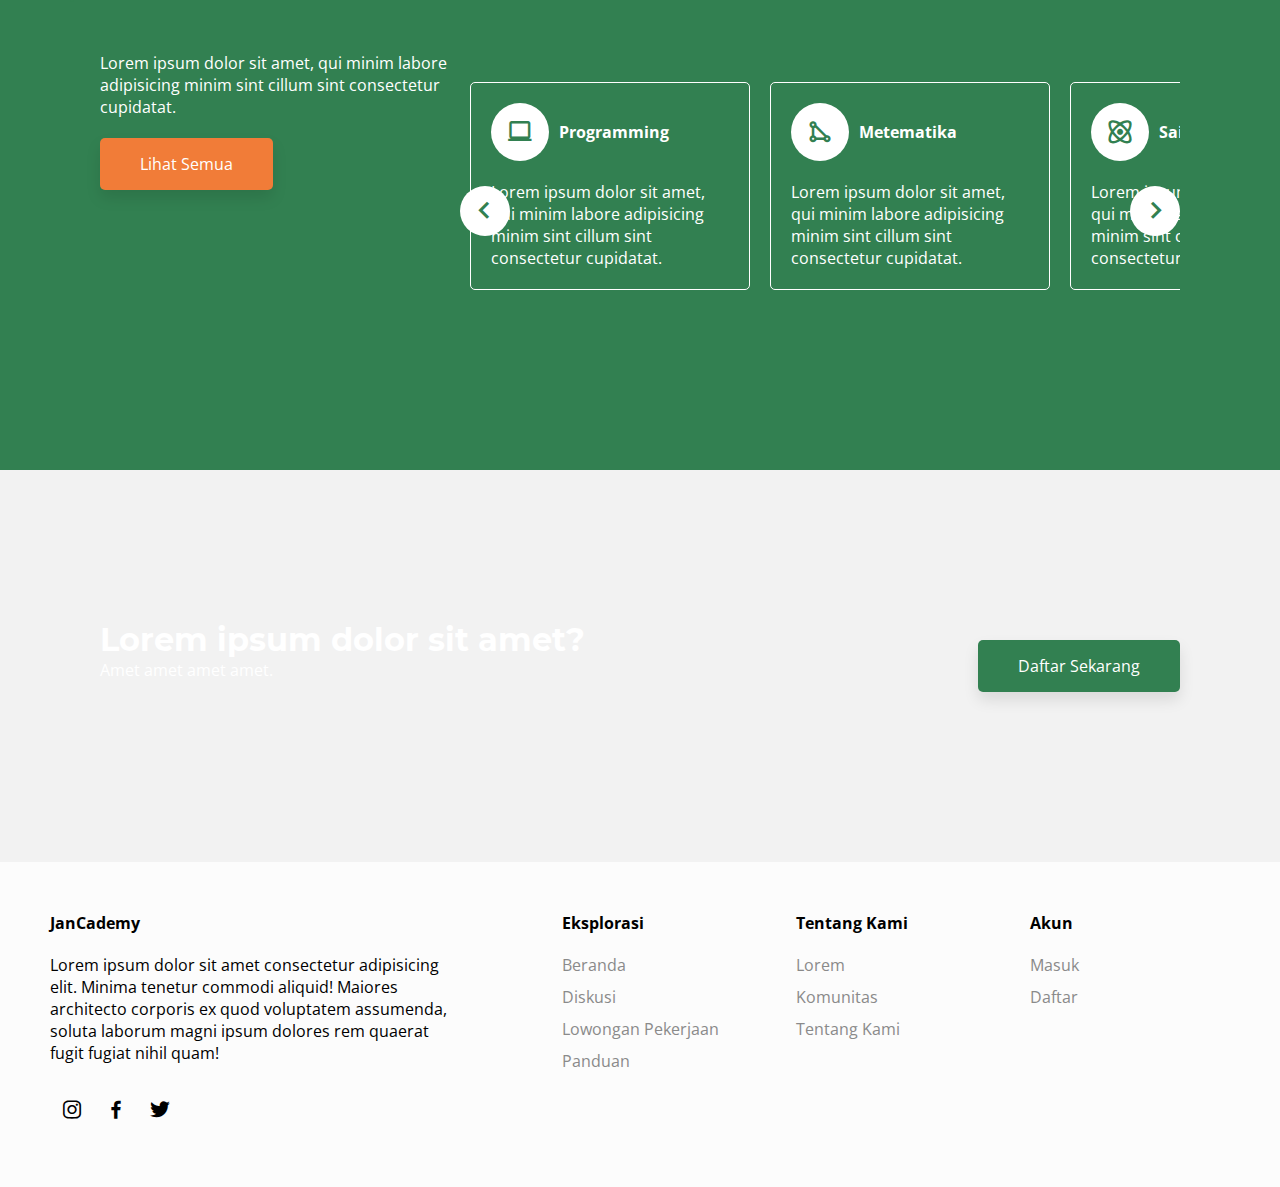
==== commit 1ef80b46: "Add: Add Kata Mereka Section" ====
--- a/index.html
+++ b/index.html
@@ -6,11 +6,12 @@
     <meta name="viewport" content="width=device-width, initial-scale=1.0">
     <title>Document</title>
     <link href="./assets/css/style.css" rel="stylesheet">   
-    <link href="./assets/css/config.css" rel="stylesheet">
     <link href="./assets/css/section/video.css" rel="stylesheet">
     <link href="./assets/css/section/panduan.css" rel="stylesheet">
     <link href="./assets/css/section/category.css" rel="stylesheet">
+    <link href="./assets/css/section/slider.css" rel="stylesheet">
     <link href="./assets/css/column.css" rel="stylesheet">
+    <link href="./assets/css/config.css" rel="stylesheet">
     <link href="./assets/css/boxicons.min.css" rel="stylesheet">
 </head>
 <body>
@@ -54,7 +55,35 @@
             <div class="col-md-6 col-sm-12">
                 <div class="container">
                     <h1 class="title-section">Kata Mereka</h1>
-                </div>
+                    <div class="slider center">
+                        <div class="slider-item fade">
+                             <img class="slider-img img-rounded" src="assets/images/avatar-1.jpg"/>
+                             <h1 class="slider-title">Jan Falih Fadhillah, Tangerang.</h1>
+                             <p>"Pada awalnya aku kesulitan untuk membagi waktu belajar semenjak ada JanCademy aku tinggal menonton video dari mentor terbaik saja untuk belajar"</p>
+                        </div>
+                        <div class="slider-item fade">
+                             <img class="slider-img img-rounded" src="assets/images/avatar-1.jpg"/>
+                             <h1 class="slider-title">John Doe, Jawa Timur</h1>
+                             <p>"Sekarang kalo kesulitan ada pr aku tinggal tanya diforum diskusi JanCademy".</p>
+                        </div>
+                        <div class="slider-item fade">
+                             <img class="slider-img img-rounded" width="400" src="assets/images/avatar-2.jpg"/>
+                             <h1 class="slider-title">Doe John, Jawa Barat</h1>
+                             <p>Kami sediakan video yang dapat diputar berulang kali, agar kamu bisa belajar kapanpun dimanapun.</p>
+                        </div>                       
+                         <a id="prev-slider" class="prev-slider">
+                             <i class="bx bx-chevron-left bx-md"></i>
+                         </a>
+                         <a id="next-slider" class="next-slider">
+                             <i class="bx bx-chevron-right bx-md"></i>
+                         </a>
+                    </div>
+                    <div class="slider-dot">
+                        <span class="active"></span>
+                        <span></span>
+                        <span></span>
+                    </div>
+                 </div>
             </div>
             <div class="col-md-6 col-sm-12 bg-white">
                 <div id="panduan" class="container">
@@ -179,6 +208,7 @@
         </div>
     </footer>
     <script src="assets/js/jquery.js"></script>
+    <script src="assets/js/slider.js"></script>
     <script src="assets/js/index.js"></script>
 </body>
 </html>--- a/assets/css/section/slider.css
+++ b/assets/css/section/slider.css
@@ -0,0 +1,85 @@
+.prev-slider{
+    position: absolute;
+    cursor: pointer;
+    display: flex;
+    align-items: center;
+    justify-content: center;
+    width: 50px;
+    height: 50px;
+    border:none;
+    z-index: 1;
+    color:var(--primary);
+    border-radius: 50px;
+    top: 50%;
+    left: 0;
+    background-color: #fff;
+}
+.next-slider{
+    position: absolute;
+    cursor: pointer;
+    width: 50px;
+    height: 50px;
+    border:none;
+    z-index: 1;
+    display: flex;
+    align-items: center;
+    justify-content: center;
+    color:var(--primary);
+    border-radius: 50px;
+    top: 50%;
+    right: 0;
+    background-color: #fff;
+}
+.slider{
+    position: relative;
+    width: 100%;
+}
+.slider-item{
+    display: none;
+}
+.slider-img{
+    width: 300px;
+    height: auto;
+    margin-bottom: 50px;
+    object-fit: cover;
+}
+.slider-title{
+    margin-bottom: 10px;
+}
+.slider-dot{
+    margin-top: 50px;
+    display: flex;
+}
+.slider-dot span{
+    width: 10px;
+    border-radius: 10px;
+    margin: 0px 5px;
+    height: 10px;
+    background-color: #ccc;
+}
+.slider-dot span.active{
+    width: 10px;
+    border-radius: 10px;
+    margin: 0px 5px;
+    height: 10px;
+    background-color: #fff;
+}
+
+/* Fading animation */
+.fade {
+    -webkit-animation-name: fade;
+    -webkit-animation-duration: 1.5s;
+    animation-name: fade;
+    animation-duration: 1.5s;
+}
+
+@-webkit-keyframes fade {
+    from {opacity: .4} 
+    to {opacity: 1}
+}
+
+@keyframes fade {
+    from {opacity: .4} 
+    to {opacity: 1}
+}
+  --- a/assets/css/column.css
+++ b/assets/css/column.css
@@ -1,4 +1,6 @@
 .container{
+    width: 100%;
+    height: 100%;
     padding:150px 100px;
 }
 .row{
@@ -31,7 +33,7 @@
 }
 @media(max-width:700px){
     .container{
-        padding: 150px 30px;
+        padding: 150px 50px;
     }
     .col-sm-12{
         width: calc(100%*12/12);
--- a/assets/css/config.css
+++ b/assets/css/config.css
@@ -81,11 +81,9 @@
         background-image: linear-gradient(to top, rgba(0,0,0,0.8), rgba(0,0,0,0.2)),url('https://images.unsplash.com/photo-1523240795612-9a054b0db644?ixid=MnwxMjA3fDB8MHxwaG90by1wYWdlfHx8fGVufDB8fHx8&ixlib=rb-1.2.1&auto=format&fit=crop&w=870&q=80');
     }
     .bg-image-2{
-        background-position: center;
         background-repeat: no-repeat;
         background-size: cover;
-        background-attachment: fixed;
-        background-image: linear-gradient(to top, rgba(0,0,0,0.8), rgba(0,0,0,0.2)),url('../images/image-2.jpg');
+        background-image:linear-gradient(to top, rgba(0,0,0,0.8), rgba(0,0,0,0.2)),url('../images/1722.jpg');
     }
     .center{
         display: flex;
@@ -118,4 +116,10 @@
     }
     .mr-1{
         margin-right: 10px;
+    }
+    .img-rounded{
+        width: 250px;
+        height: 250px;
+        object-fit: cover;
+        border-radius: 150px;
     }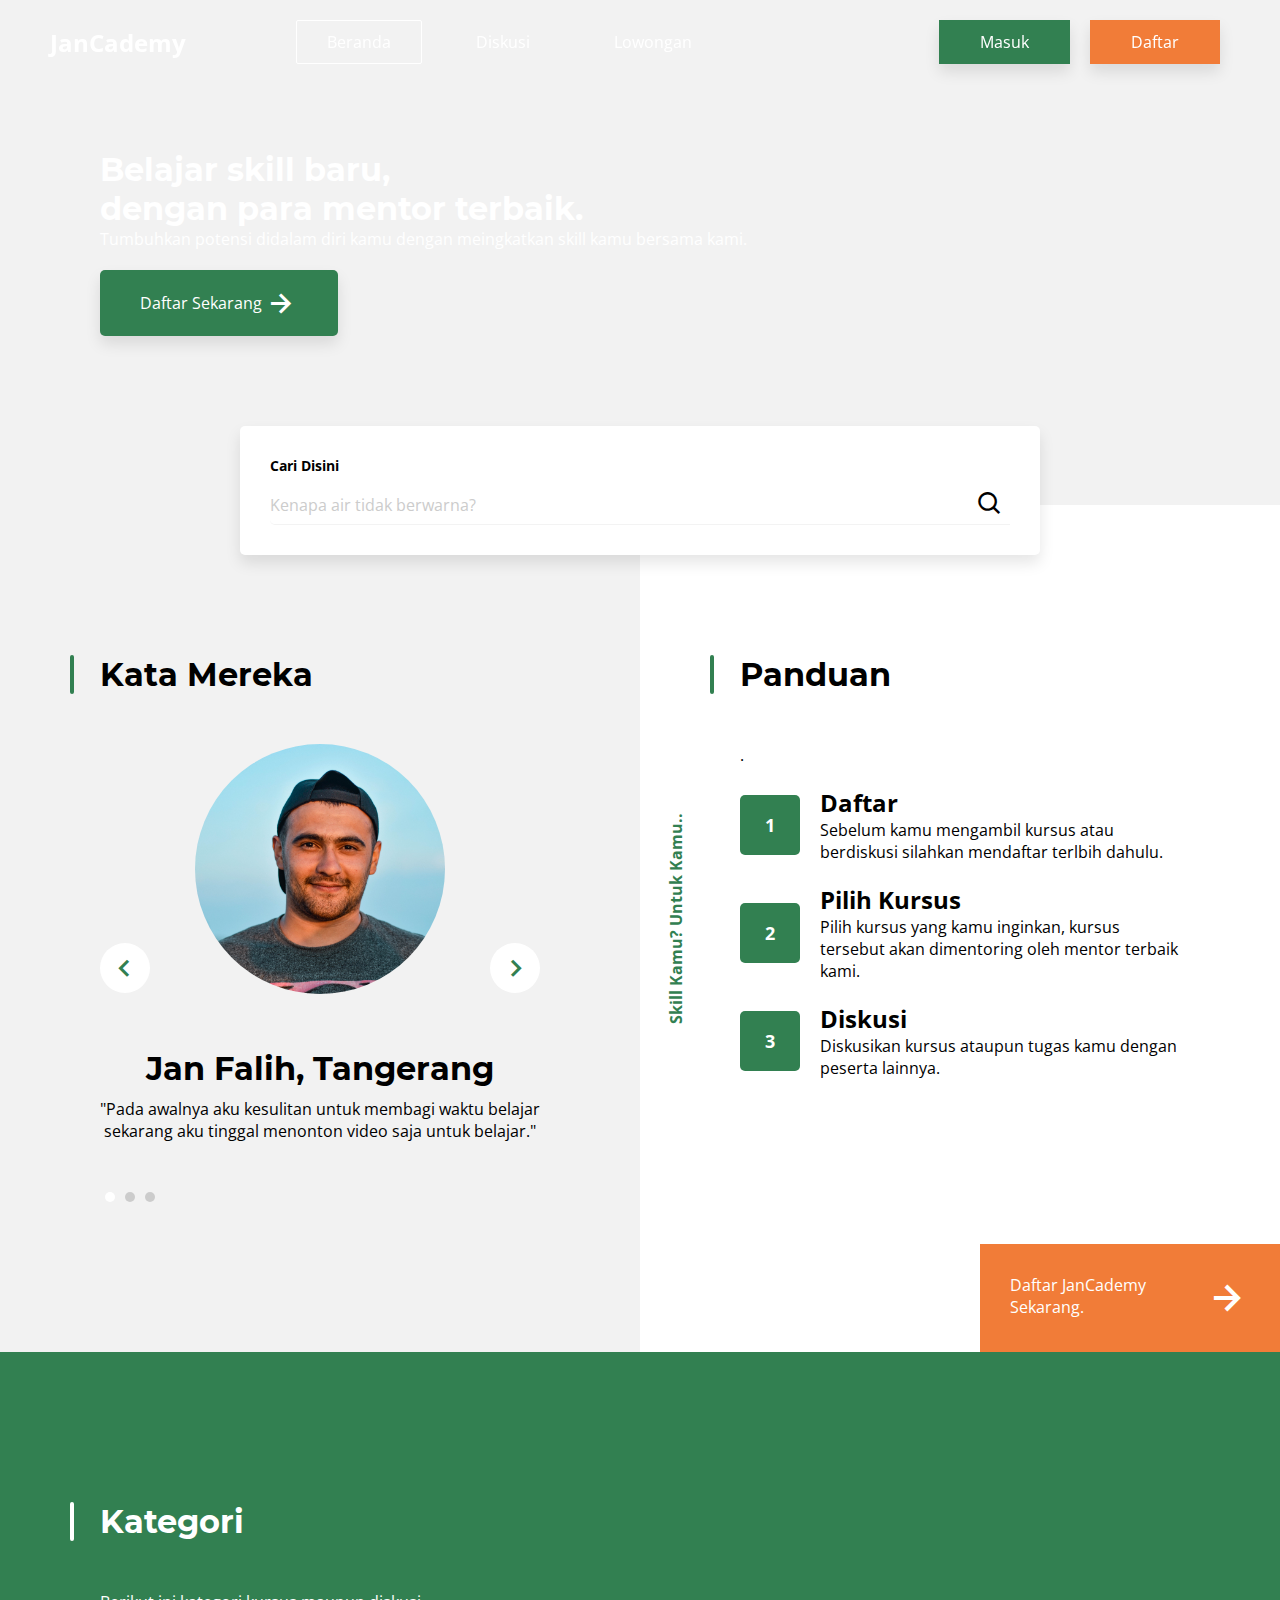
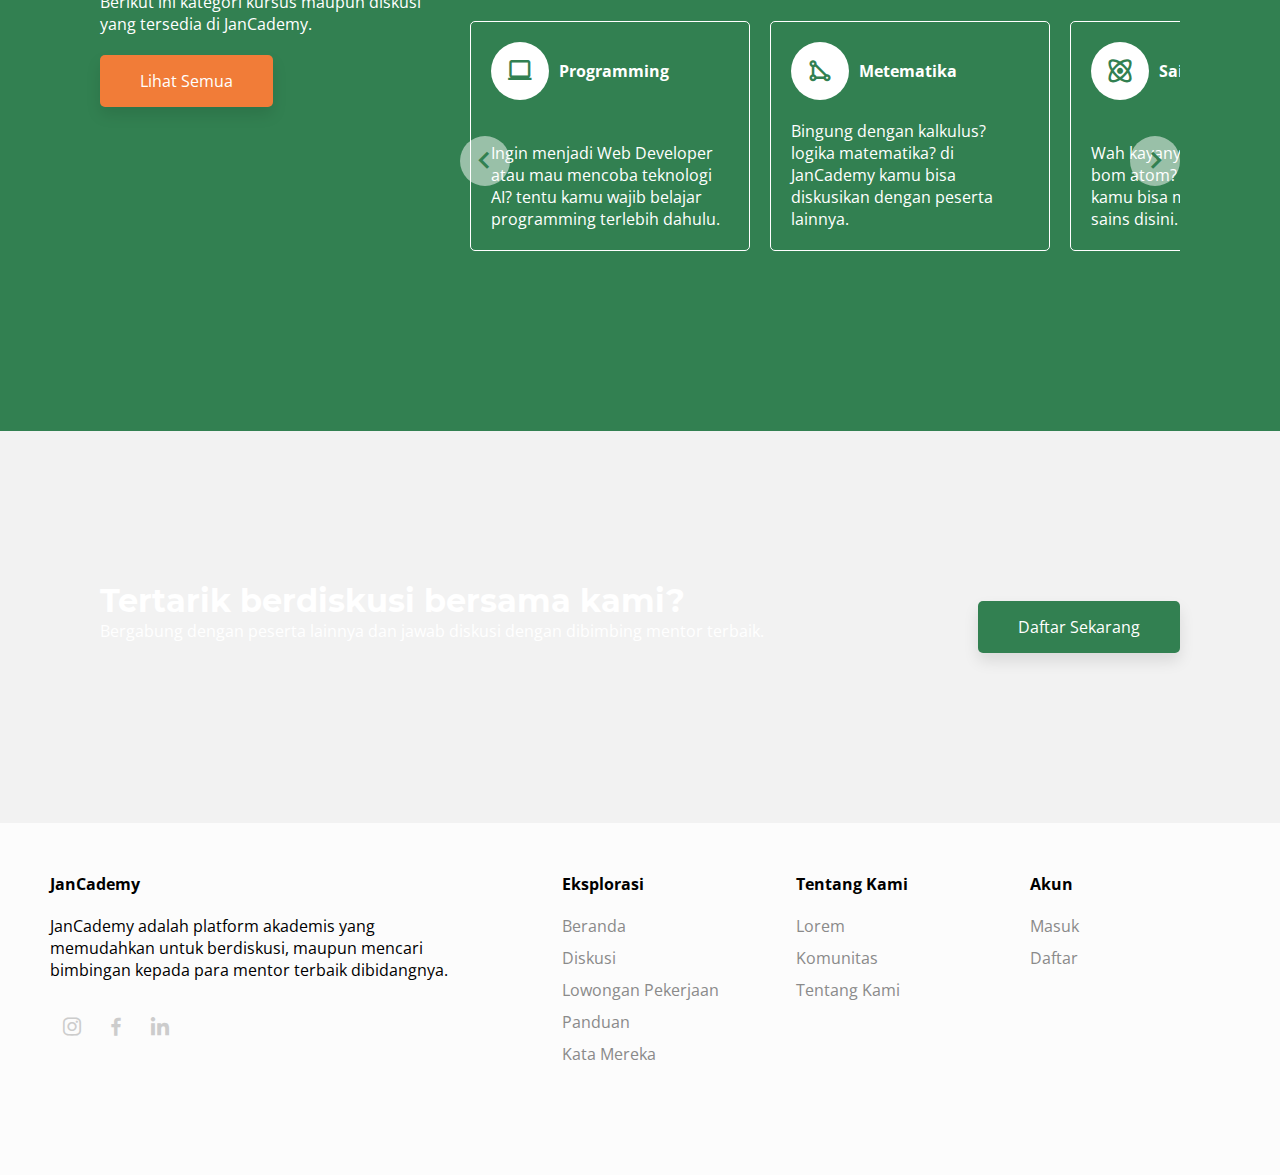
==== commit c01015c2: "Add: Add New Footer" ====
--- a/index.html
+++ b/index.html
@@ -39,8 +39,8 @@
                 <div class="video-description">
                     <div class="container">
                         <h1 class="text-white">Belajar skill baru,<br>dengan para mentor terbaik.</h1>
-                        <p class="text-white">Tumbuhkan potensi didalam diri kamu dengan belajar skill baru bersama kami.</p>
-                        <button class="btn btn-primary">Daftar Sekarang <i class="bx bx-right-arrow-alt"></i></button>                    
+                        <p class="text-white">Tumbuhkan potensi didalam diri kamu dengan meingkatkan skill kamu bersama kami.</p>
+                        <button class="btn btn-primary">Daftar Sekarang <i class="bx bx-right-arrow-alt bx-md"></i></button>                    
                     </div>
                     <div class="video-box">
                         <label class="form-label">Cari Disini</label>
@@ -53,13 +53,13 @@
                 
             </div>
             <div class="col-md-6 col-sm-12">
-                <div class="container">
+                <div id="kata_mereka" class="container">
                     <h1 class="title-section">Kata Mereka</h1>
                     <div class="slider center">
                         <div class="slider-item fade">
                              <img class="slider-img img-rounded" src="assets/images/avatar-1.jpg"/>
-                             <h1 class="slider-title">Jan Falih Fadhillah, Tangerang.</h1>
-                             <p>"Pada awalnya aku kesulitan untuk membagi waktu belajar semenjak ada JanCademy aku tinggal menonton video dari mentor terbaik saja untuk belajar"</p>
+                             <h1 class="slider-title">Jan Falih, Tangerang</h1>
+                             <p>"Pada awalnya aku kesulitan untuk membagi waktu belajar sekarang aku tinggal menonton video saja untuk belajar."</p>
                         </div>
                         <div class="slider-item fade">
                              <img class="slider-img img-rounded" src="assets/images/avatar-1.jpg"/>
@@ -88,29 +88,32 @@
             <div class="col-md-6 col-sm-12 bg-white">
                 <div id="panduan" class="container">
                     <h1 class="title-section">Panduan</h1>
-                    <p>Lorem ipsum dolor sit amet, qui minim labore adipisicing minim sint cillum sint consectetur cupidatat.</p>
+                    <p>.</p>
                     <div class="panduan">
                         <div class="panduan-item">
                             <div class="panduan-number">1</div>
                             <div class="panduan-description">
                                 <h2>Daftar</h2>
-                                <p>
-                                    Lorem ipsum dolor sit amet, qui minim labore adipisicing minim sint cillum sint consectetur cupidatat.
-                                </p>
+                                <p>Sebelum kamu mengambil kursus atau berdiskusi silahkan mendaftar terlbih dahulu.</p>
                             </div>
                         </div>
                         <div class="panduan-item">
                             <span class="panduan-number">2</span>
                             <div class="panduan-description">
                                 <h2>Pilih Kursus</h2>
-                                <p>
-                                    Lorem ipsum dolor sit amet, qui minim labore adipisicing minim sint cillum sint consectetur cupidatat.
-                                </p>
-                            </div>
-                        </div>
-                    </div>
-                    <a href="register.html" class="box">
-                        Dengan mendaftar JanCademy Kamu.
+                                <p>Pilih kursus yang kamu inginkan, kursus tersebut akan dimentoring oleh mentor terbaik kami.</p>
+                            </div>
+                        </div>
+                        <div class="panduan-item">
+                            <span class="panduan-number">3</span>
+                            <div class="panduan-description">
+                                <h2>Diskusi</h2>
+                                <p>Diskusikan kursus ataupun tugas kamu dengan peserta lainnya.</p>
+                            </div>
+                        </div>
+                    </div>
+                    <a href="./register.html" class="box">
+                        Daftar JanCademy Sekarang.
                         <i class="bx bx-right-arrow-alt"></i>
                     </a>
                 </div>
@@ -122,9 +125,7 @@
                     </h1>
                     <div class="row">
                         <div class="col-md-4 col-sm-12">
-                            <p>
-                                Lorem ipsum dolor sit amet, qui minim labore adipisicing minim sint cillum sint consectetur cupidatat.
-                            </p>
+                            <p>Berikut ini kategori kursus maupun diskusi yang tersedia di JanCademy.</p>
                             <button class="btn btn-secondary">Lihat Semua</button>
                         </div>
                         <div class="col-md-8 col-sm-12">
@@ -136,21 +137,21 @@
                                             <i class="bx bx-laptop"></i>
                                             <span class="title-category">Programming</span>
                                         </div>
-                                        <p>Lorem ipsum dolor sit amet, qui minim labore adipisicing minim sint cillum sint consectetur cupidatat.</p>
+                                        <p>Ingin menjadi Web Developer atau mau mencoba teknologi AI? tentu kamu wajib belajar programming terlebih dahulu.</p>
                                     </a>
                                     <a class="category-item">
                                         <div class="header-category">
                                             <i class="bx bx-shape-triangle"></i>
                                             <span class="title-category">Metematika</span>
                                         </div>
-                                        <p>Lorem ipsum dolor sit amet, qui minim labore adipisicing minim sint cillum sint consectetur cupidatat.</p>
+                                        <p>Bingung dengan kalkulus? logika matematika? di JanCademy kamu bisa diskusikan dengan peserta lainnya.</p>
                                     </a>
                                     <a class="category-item">
                                         <div class="header-category">
                                             <i class="bx bx-atom"></i>
                                             <span class="title-category">Sains</span>
                                         </div>
-                                        <p>Lorem ipsum dolor sit amet, qui minim labore adipisicing minim sint cillum sint consectetur cupidatat.</p>
+                                        <p>Wah kayanya kamu mau buat bom atom? haha bercanda, kamu bisa mengikuti kategori sains disini.</p>
                                     </a>
                                 </div>
                                 <button id="right-button-category" class="arrow-right-list-category"><i class="bx bx-chevron-right bx-md"></i></button>
@@ -164,9 +165,9 @@
                     <div class="row justify-content-between">
                         <div>
                             <h1 class="text-white">
-                                Lorem ipsum dolor sit amet?
+                                Tertarik berdiskusi bersama kami?
                             </h1>
-                            <p class="text-white">Amet amet amet amet.</p>
+                            <p class="text-white">Bergabung dengan peserta lainnya dan jawab diskusi dengan dibimbing mentor terbaik.</p>
                         </div>
                         <button class="btn btn-primary">Daftar Sekarang</button>
                     </div>
@@ -177,11 +178,11 @@
     <footer>
         <div class="footer-left">
             <a class="footer-logo">JanCademy</a>
-            <p>Lorem ipsum dolor sit amet consectetur adipisicing elit. Minima tenetur commodi aliquid! Maiores architecto corporis ex quod voluptatem assumenda, soluta laborum magni ipsum dolores rem quaerat fugit fugiat nihil quam!</p>
+            <p>JanCademy adalah platform akademis yang memudahkan untuk berdiskusi, maupun mencari bimbingan kepada para mentor terbaik dibidangnya.</p>
             <div class="social-media">
-                <a class="social-item"><i class="bx bxl-instagram"></i></a>
-                <a class="social-item"><i class="bx bxl-facebook"></i></a>
-                <a class="social-item"><i class="bx bxl-twitter"></i></a>
+                <a href="https://instagram.com/jan.falih" class="social-item"><i class="bx bxl-instagram"></i></a>
+                <a href="https://www.facebook.com/jan.fadhillah.3/" class="social-item"><i class="bx bxl-facebook"></i></a>
+                <a href="https://id.linkedin.com/in/jan-falih-fadhillah-a7bb7318b" class="social-item"><i class="bx bxl-linkedin"></i></a>
             </div>
         </div>
         <div class="footer-right">
@@ -190,7 +191,8 @@
                 <a href="" class="menu-footer">Beranda</a>
                 <a href="" class="menu-footer">Diskusi</a>
                 <a href="" class="menu-footer">Lowongan Pekerjaan</a>
-                <a href="" class="menu-footer">Panduan</a>
+                <a href="./index.html#panduan" class="menu-footer">Panduan</a>
+                <a href="./index.html#kata_mereka" class="menu-footer">Kata Mereka</a>
             </div>
             
             <div class="footer-menu">
@@ -202,8 +204,8 @@
             
             <div class="footer-menu">
                 <h4 class="menu-title">Akun</h4>
-                <a href="" class="menu-footer">Masuk</a>
-                <a href="" class="menu-footer">Daftar</a>
+                <a href="./login.html" class="menu-footer">Masuk</a>
+                <a href="./register.html" class="menu-footer">Daftar</a>
             </div>
         </div>
     </footer>
--- a/assets/css/style.css
+++ b/assets/css/style.css
@@ -85,6 +85,10 @@
         border-radius: 2px;
         height: 50px;
     }
+    header.scrollActive .toggle-button{
+        background-color: var(--primary);
+        color:#fff;
+    }
     header.scrollActive .menu-link{
         color:var(--primary);
         transition: ease 0.8s;
@@ -195,6 +199,8 @@
 footer .social-item{
     font-size: 24px;
     margin:10px;
+    color:#ccc;
+    text-decoration: none;
 }
 footer ul{
     height: 200px;
--- a/assets/css/section/category.css
+++ b/assets/css/section/category.css
@@ -21,7 +21,7 @@
     border-radius: 50px;
     top: 50%;
     left:0;
-    background-color: #fff;
+    background-color: rgba(255,255,255,0.5);
 }
 .arrow-right-list-category{
     position: absolute;
@@ -34,10 +34,13 @@
     border-radius: 50px;
     top: 50%;
     right: 0;
+    background-color: rgba(255,255,255,0.5);
+}
+.arrow-left-list-category:hover{
     background-color: #fff;
 }
-.arrow-left-list-category:hover{
-    background-color: #f2f2f2;
+.arrow-right-list-category:hover{
+    background-color: #fff;
 }
 .category-item{
     display: flex;
--- a/assets/css/config.css
+++ b/assets/css/config.css
@@ -7,6 +7,9 @@
         --primary:#328051;
         --dark-primary:rgb(22, 78, 38);
         --secondary:rgb(241, 124, 56);
+    }
+    html{    
+      scroll-behavior: smooth;
     }
     @font-face {
         font-family: 'Montserrat';
@@ -34,7 +37,7 @@
         font-weight: bold;
     }
     .btn{
-        display: block;
+        display: flex;
         align-items: center;
         padding:15px 40px;
         font-size: 16px;
@@ -108,7 +111,7 @@
         left: -30px;
         position: absolute;
     }
-    .bg-primary .title-section::before{
+    [class*="bg-primary"] .title-section::before{
         background-color: #fff;
     }
     .justify-content-between{
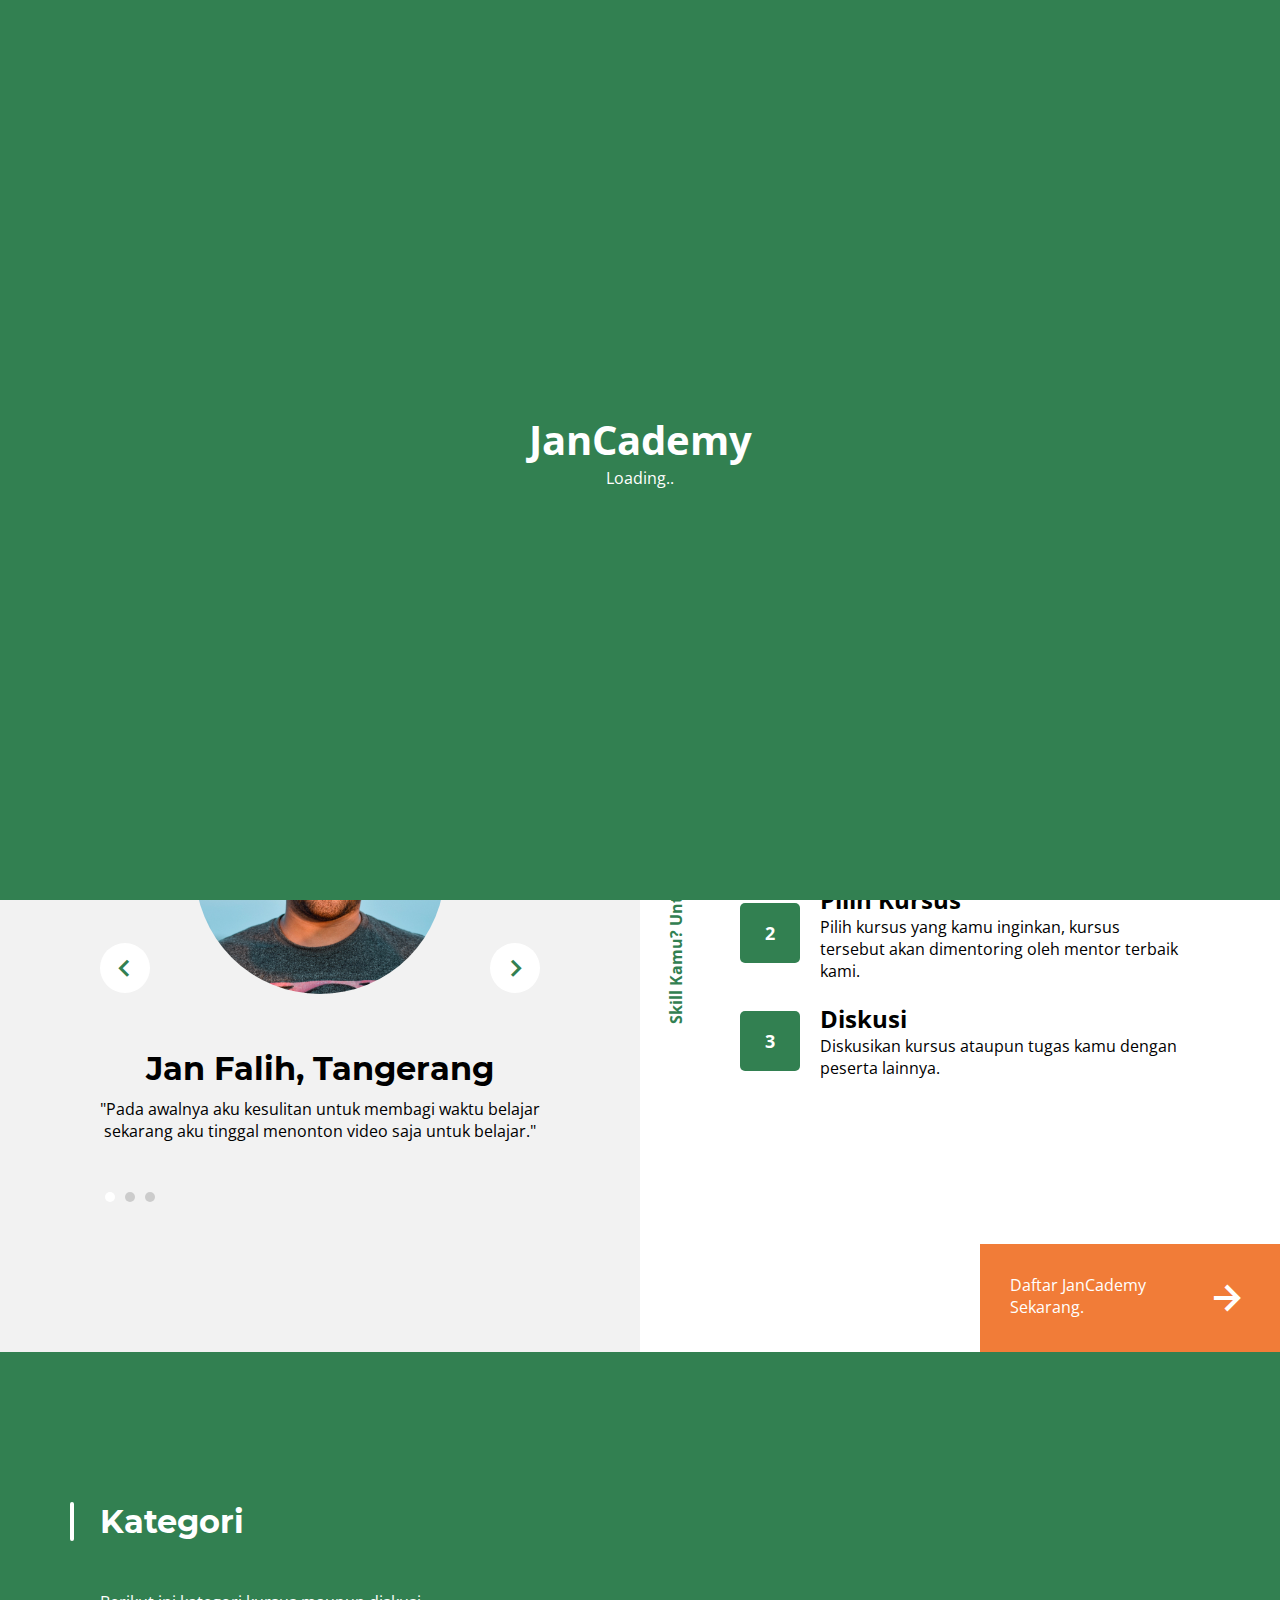
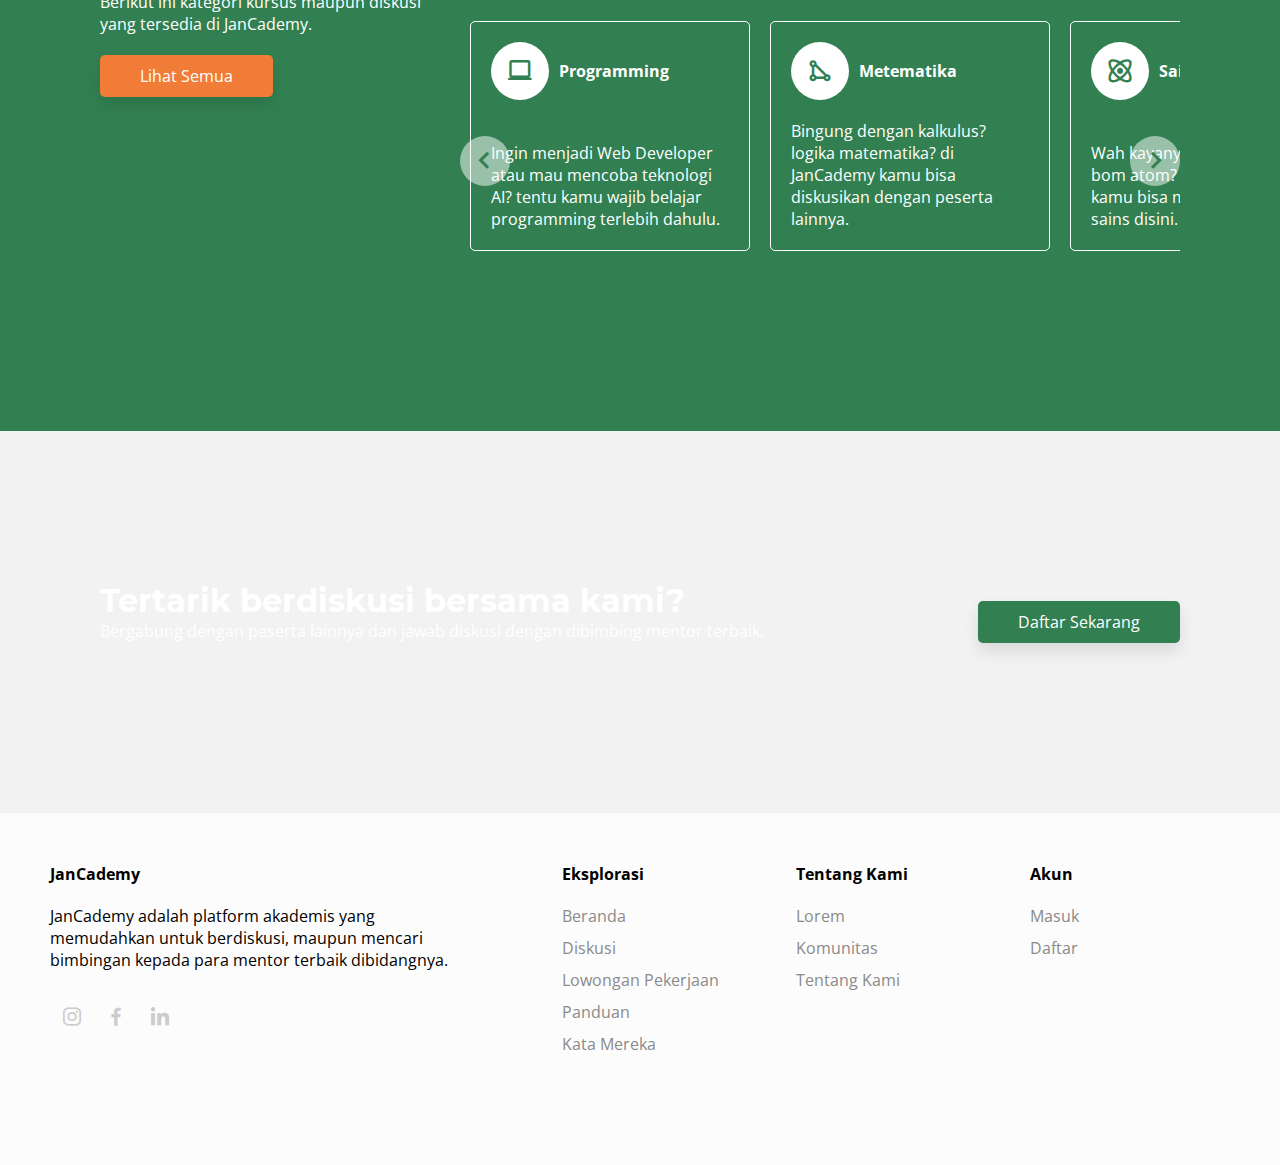
==== commit 5931bcdc: "Add: Add transition for page" ====
--- a/index.html
+++ b/index.html
@@ -12,9 +12,14 @@
     <link href="./assets/css/section/slider.css" rel="stylesheet">
     <link href="./assets/css/column.css" rel="stylesheet">
     <link href="./assets/css/config.css" rel="stylesheet">
+    <link href="./assets/css/transition.css" rel="stylesheet">
     <link href="./assets/css/boxicons.min.css" rel="stylesheet">
 </head>
 <body>
+    <div class="transition">
+        <span class="logo-transition">JanCademy</span>
+        <span class="loading-transition">Loading..</span>
+    </div>
     <header id="header">
         <div class="header-left">
             <a class="logo">JanCademy</a>
@@ -37,10 +42,10 @@
                     <source src="https://cdn.videvo.net/videvo_files/video/free/2019-09/large_watermarked/190802_07_HD_15_preview.mp4"></source>
                 </video>
                 <div class="video-description">
-                    <div class="container">
+                    <div class="container center">
                         <h1 class="text-white">Belajar skill baru,<br>dengan para mentor terbaik.</h1>
                         <p class="text-white">Tumbuhkan potensi didalam diri kamu dengan meingkatkan skill kamu bersama kami.</p>
-                        <button class="btn btn-primary">Daftar Sekarang <i class="bx bx-right-arrow-alt bx-md"></i></button>                    
+                        <a href="./register.html" class="btn btn-primary">Daftar Sekarang <i class="bx bx-right-arrow-alt bx-md"></i></a>                    
                     </div>
                     <div class="video-box">
                         <label class="form-label">Cari Disini</label>
@@ -114,7 +119,7 @@
                     </div>
                     <a href="./register.html" class="box">
                         Daftar JanCademy Sekarang.
-                        <i class="bx bx-right-arrow-alt"></i>
+                        <i class="bx bx-right-arrow-alt bx-lg"></i>
                     </a>
                 </div>
             </div>
@@ -169,7 +174,7 @@
                             </h1>
                             <p class="text-white">Bergabung dengan peserta lainnya dan jawab diskusi dengan dibimbing mentor terbaik.</p>
                         </div>
-                        <button class="btn btn-primary">Daftar Sekarang</button>
+                        <a href="./register.html" class="btn btn-primary">Daftar Sekarang</a>
                     </div>
                 </div>
             </div>
@@ -211,6 +216,7 @@
     </footer>
     <script src="assets/js/jquery.js"></script>
     <script src="assets/js/slider.js"></script>
+    <script src="assets/js/transition.js"></script>
     <script src="assets/js/index.js"></script>
 </body>
 </html>--- a/assets/css/section/video.css
+++ b/assets/css/section/video.css
@@ -16,7 +16,6 @@
 }
 /* Box In Video Section */
     .video-box{
-        align-items: center;
         padding:30px;
         width: 800px;
         position: absolute;
--- a/assets/css/section/panduan.css
+++ b/assets/css/section/panduan.css
@@ -22,9 +22,6 @@
     width: 300px;
     text-decoration: none;
     background-color: var(--secondary);
-}
-#panduan .box i{
-    font-size: 48px;
 }
 #panduan .box:hover{
     background-color: rgb(22, 78, 38);
--- a/assets/css/section/slider.css
+++ b/assets/css/section/slider.css
@@ -72,7 +72,6 @@
     animation-name: fade;
     animation-duration: 1.5s;
 }
-
 @-webkit-keyframes fade {
     from {opacity: .4} 
     to {opacity: 1}
--- a/assets/css/config.css
+++ b/assets/css/config.css
@@ -38,8 +38,10 @@
     }
     .btn{
         display: flex;
+        max-width: 240px;
         align-items: center;
-        padding:15px 40px;
+        text-decoration: none;
+        padding:10px 40px;
         font-size: 16px;
         box-shadow: 0px 8px 15px rgba(0, 0, 0, 0.1);
         margin: 20px 0px;
--- a/assets/css/transition.css
+++ b/assets/css/transition.css
@@ -0,0 +1,42 @@
+
+.transition{
+    display: flex;
+    align-items: center;
+    flex-direction: column;
+    justify-content: center;
+    position: fixed;
+    background-color: var(--primary);
+    z-index: 100;
+    width: 100vw;
+    height: 100vh;
+    transform: translateX(0);
+}
+.transition.active{
+    transform: translateX(-100%);
+    animation: leftAnimated .8s ease;
+}
+.logo-transition{
+    font-size: 40px;
+    color:#fff;
+    font-weight: bold;
+}
+.loading-transition{
+    color:#fff;
+}
+@-webkit-keyframes leftAnimated {
+    from {
+        transform:translateX(0)
+    } 
+    to {
+        transform: translateX(-100%)
+    }
+}
+
+@keyframes leftAnimated {
+    from {
+        transform: translate(0)
+    } 
+    to {
+        transform: translateX(-100%)
+    }
+}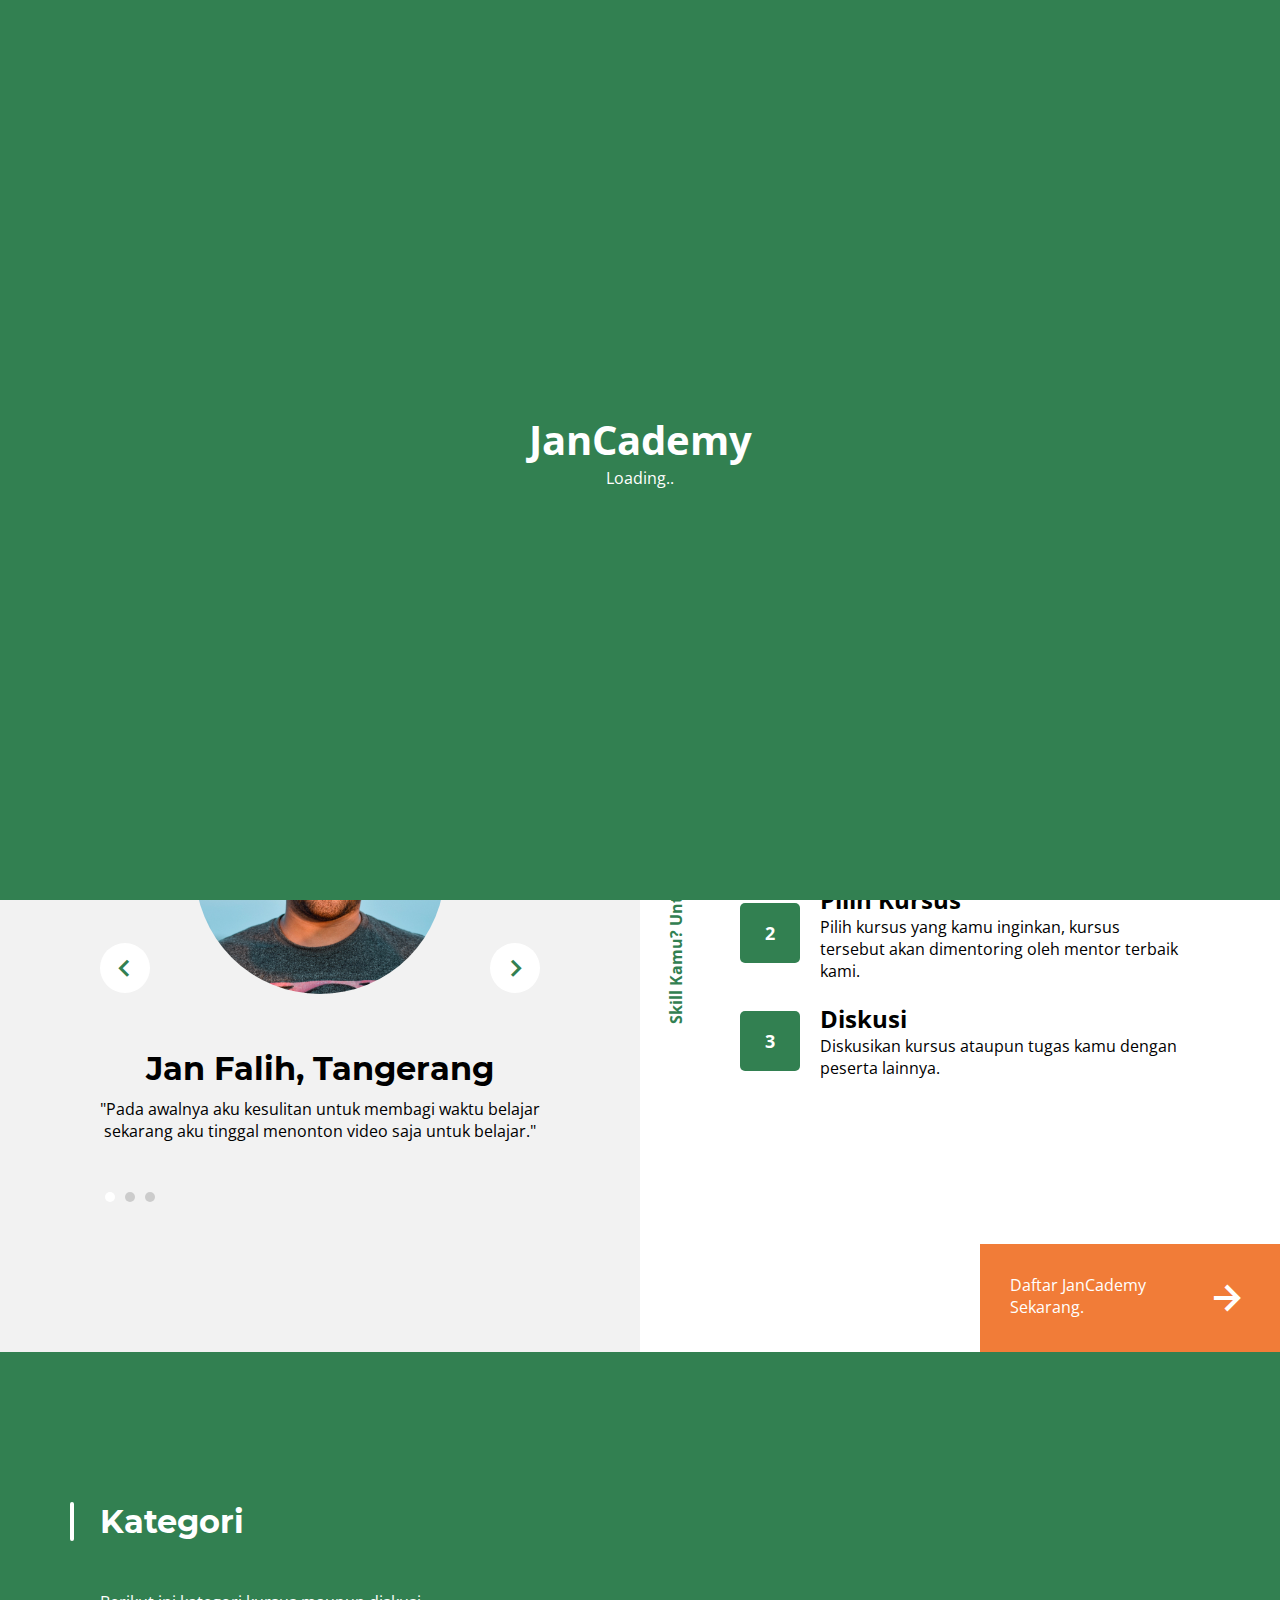
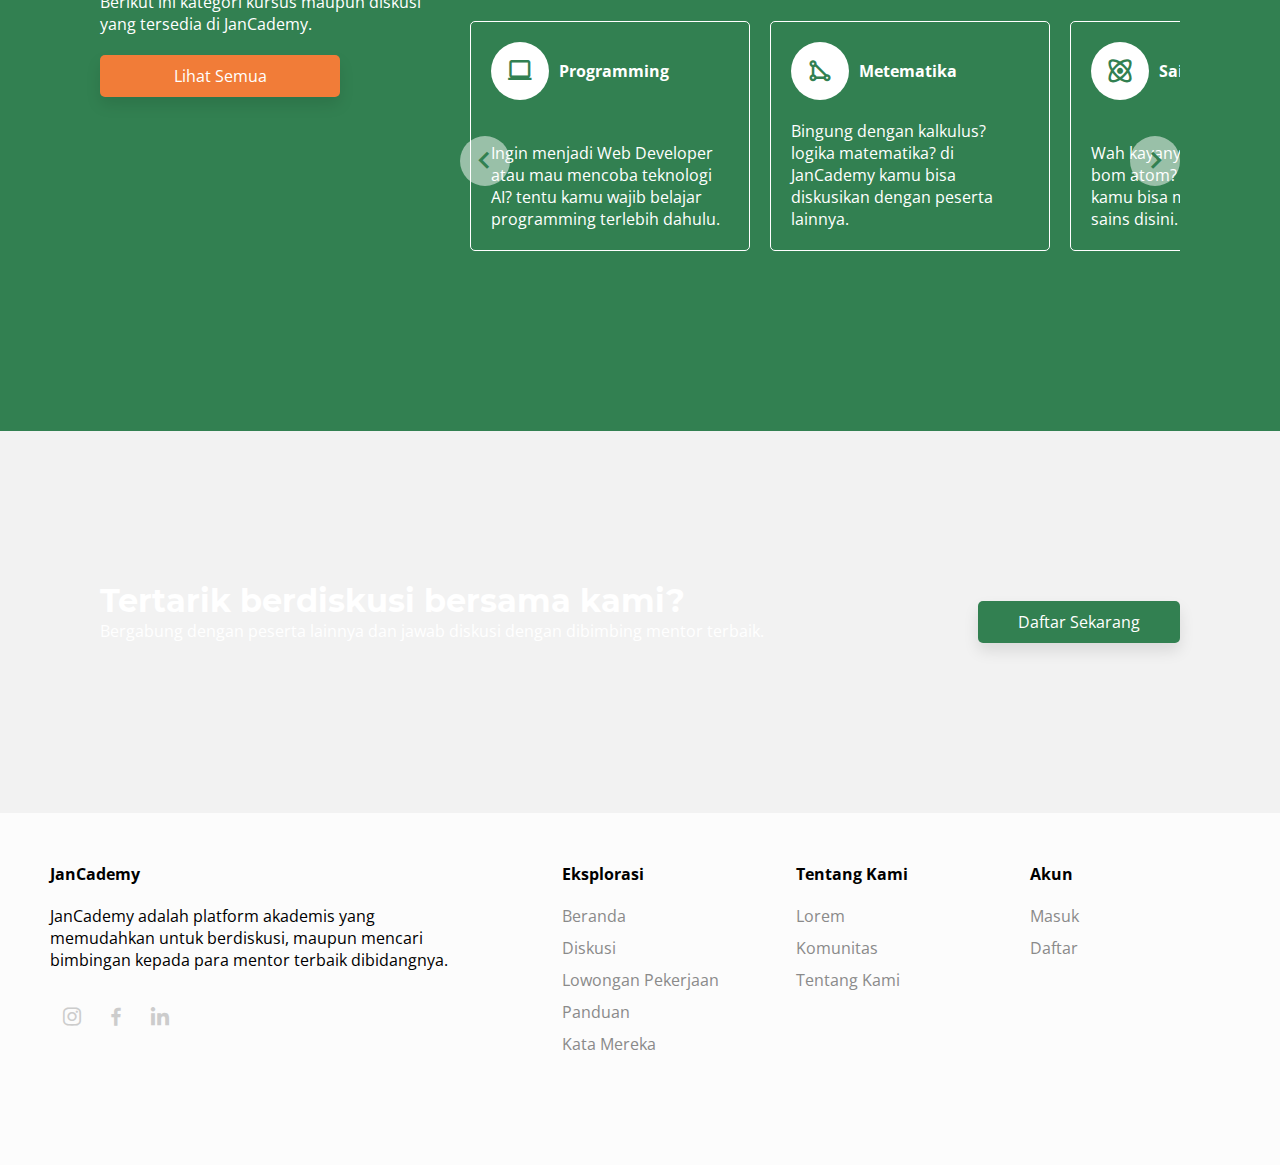
==== commit 35568259: "Add: New Course Detail Page" ====
--- a/index.html
+++ b/index.html
@@ -4,15 +4,15 @@
     <meta charset="UTF-8">
     <meta http-equiv="X-UA-Compatible" content="IE=edge">
     <meta name="viewport" content="width=device-width, initial-scale=1.0">
-    <title>Document</title>
+    <title>Belajar dengan mudah di JanCademy - JanCademy</title>
     <link href="./assets/css/style.css" rel="stylesheet">   
+    <link href="./assets/css/column.css" rel="stylesheet">
     <link href="./assets/css/section/video.css" rel="stylesheet">
     <link href="./assets/css/section/panduan.css" rel="stylesheet">
     <link href="./assets/css/section/category.css" rel="stylesheet">
     <link href="./assets/css/section/slider.css" rel="stylesheet">
-    <link href="./assets/css/column.css" rel="stylesheet">
+    <link href="./assets/css/section/transition.css" rel="stylesheet">
     <link href="./assets/css/config.css" rel="stylesheet">
-    <link href="./assets/css/transition.css" rel="stylesheet">
     <link href="./assets/css/boxicons.min.css" rel="stylesheet">
 </head>
 <body>
@@ -24,9 +24,9 @@
         <div class="header-left">
             <a class="logo">JanCademy</a>
             <nav>
-                <a href="" class="menu-link active">Beranda</a>
-                <a href="" class="menu-link">Diskusi</a>
-                <a href="" class="menu-link">Lowongan</a>
+                <a href="./index.html" class="menu-link active">Beranda</a>
+                <a href="./course-list.html" class="menu-link">Kursus & Kelas</a>
+                <a href="./discuss-list.html" class="menu-link">Pertanyaan</a>
             </nav>
             <button class="toggle-button"><i class="bx bx-menu"></i></button>
         </div>
@@ -67,8 +67,8 @@
                              <p>"Pada awalnya aku kesulitan untuk membagi waktu belajar sekarang aku tinggal menonton video saja untuk belajar."</p>
                         </div>
                         <div class="slider-item fade">
-                             <img class="slider-img img-rounded" src="assets/images/avatar-1.jpg"/>
-                             <h1 class="slider-title">John Doe, Jawa Timur</h1>
+                             <img class="slider-img img-rounded" src="assets/images/avatar-dri.jpg"/>
+                             <h1 class="slider-title">Andriansyah, Tangerang</h1>
                              <p>"Sekarang kalo kesulitan ada pr aku tinggal tanya diforum diskusi JanCademy".</p>
                         </div>
                         <div class="slider-item fade">
@@ -131,27 +131,27 @@
                     <div class="row">
                         <div class="col-md-4 col-sm-12">
                             <p>Berikut ini kategori kursus maupun diskusi yang tersedia di JanCademy.</p>
-                            <button class="btn btn-secondary">Lihat Semua</button>
+                            <a href="./course-list.html" class="btn btn-secondary">Lihat Semua</a>
                         </div>
                         <div class="col-md-8 col-sm-12">
                             <div class="category">
                                 <button id="left-button-category" class="arrow-left-list-category"><i class="bx bx-chevron-left bx-md"></i></button>
-                                <div id="listcategory" class="list-category">
-                                    <a class="category-item">
+                                <div id="list-category" class="list-category">
+                                    <a href="./course-list.html" class="category-item">
                                         <div class="header-category">
                                             <i class="bx bx-laptop"></i>
                                             <span class="title-category">Programming</span>
                                         </div>
                                         <p>Ingin menjadi Web Developer atau mau mencoba teknologi AI? tentu kamu wajib belajar programming terlebih dahulu.</p>
                                     </a>
-                                    <a class="category-item">
+                                    <a href="./course-list.html" class="category-item">
                                         <div class="header-category">
                                             <i class="bx bx-shape-triangle"></i>
                                             <span class="title-category">Metematika</span>
                                         </div>
                                         <p>Bingung dengan kalkulus? logika matematika? di JanCademy kamu bisa diskusikan dengan peserta lainnya.</p>
                                     </a>
-                                    <a class="category-item">
+                                    <a href="./course-list.html" class="category-item">
                                         <div class="header-category">
                                             <i class="bx bx-atom"></i>
                                             <span class="title-category">Sains</span>
--- a/assets/css/style.css
+++ b/assets/css/style.css
@@ -85,6 +85,58 @@
         border-radius: 2px;
         height: 50px;
     }
+    .user-nav{
+        display: flex;
+        align-items: center;
+        flex-direction: column;
+        position: relative;
+    }
+    .user-link{
+        display: flex;
+        cursor: pointer;
+        color:#fff;
+        align-items: center;
+    }
+    header.scrollActive .user-link{
+        color:#000;
+    }
+    .submenu-user{
+        display: none;
+        flex-direction: column;
+        margin-top: 40px;
+        border-radius: 5px;
+        background-color:#fff;
+        box-shadow: 0px 8px 15px rgba(0, 0, 0, 0.1);
+        width: 100%;
+        position: absolute;
+    }
+    .submenu-user-item{
+        padding:10px;
+        font-size: 14px;
+        color:#000;
+        text-decoration: none;
+        border-bottom: 1px solid #f2f2f2;
+        width: 100%;
+        text-decoration: none;
+    }
+    .submenu-user-item:last-child{
+        border-bottom: none;
+    }
+    .user-nav:hover .submenu-user{
+        display: flex;
+    }
+    .submenu-user-item:hover{
+        background-color: #f2f2f2;
+        border-radius: 5px;
+        color:#000;
+    }
+    .avatar-nav{
+        margin-right: 10px;
+        border-radius: 50px;
+        width: 40px;
+        height: 40px;
+        object-fit: cover;
+    }
     header.scrollActive .toggle-button{
         background-color: var(--primary);
         color:#fff;
@@ -155,17 +207,22 @@
         display: flex;
         align-items: center;
         justify-content: space-between;
-        padding:100px 100px 30px 100px;
+        margin-bottom: 50px;
     }
     .breadcrumbs{
         display: flex;
-        background-color: #f2f2f2;
+        background-color: #fff;
         border-radius: 5px;
         padding:10px 50px;
     }
     .breadcrumbs-items{
+        text-decoration: none;
+        color:#000;
         font-size: 12px;
         cursor: pointer;
+    }
+    .breadcrumbs-items:hover{
+        color:var(--primary)
     }
     .breadcrumbs-items::after{
         content: '>';
@@ -177,6 +234,19 @@
     }
     .breadcrumbs-items.active::after{
         content: none;
+    }
+    @media (max-width:1000px) {
+        .header-section{
+            display: flex;
+            align-items: flex-start;
+            flex-direction: column;
+        }
+        .header-section h1{
+            margin-bottom: 20px;
+        }
+        .breadcrumbs{
+            width: 100%;
+        }
     }
 /* End BreadCrumbs */
 footer{
--- a/assets/css/column.css
+++ b/assets/css/column.css
@@ -19,11 +19,20 @@
 .col-md-8{
     width: calc(100%/12*8);
 }
+.col-md-3{
+    width: calc(100%/12*3);
+}
 .col-md-4{
     width: calc(100%/12*4);
 }
+.col-md-5{
+    width: calc(100%/12*5);
+}
 .col-md-6{
     width: calc(100%/12*6);
+}
+.col-md-7{
+    width: calc(100%/12*7);
 }
 
 @media(max-width:900px){
--- a/assets/css/section/category.css
+++ b/assets/css/section/category.css
@@ -49,6 +49,7 @@
     padding:20px;
     border-radius: 5px;
     flex: none;
+    text-decoration: none;
     width: 280px;
     border:1px solid #fff;
     color:#fff;
--- a/assets/css/section/transition.css
+++ b/assets/css/section/transition.css
@@ -0,0 +1,42 @@
+
+.transition{
+    display: flex;
+    align-items: center;
+    flex-direction: column;
+    justify-content: center;
+    position: fixed;
+    background-color: var(--primary);
+    z-index: 100;
+    width: 100vw;
+    height: 100vh;
+    transform: translateX(0);
+}
+.transition.active{
+    transform: translateX(-100%);
+    animation: leftAnimated .8s ease;
+}
+.logo-transition{
+    font-size: 40px;
+    color:#fff;
+    font-weight: bold;
+}
+.loading-transition{
+    color:#fff;
+}
+@-webkit-keyframes leftAnimated {
+    from {
+        transform:translateX(0)
+    } 
+    to {
+        transform: translateX(-100%)
+    }
+}
+
+@keyframes leftAnimated {
+    from {
+        transform: translate(0)
+    } 
+    to {
+        transform: translateX(-100%)
+    }
+}--- a/assets/css/config.css
+++ b/assets/css/config.css
@@ -40,6 +40,7 @@
         display: flex;
         max-width: 240px;
         align-items: center;
+        justify-content: center;
         text-decoration: none;
         padding:10px 40px;
         font-size: 16px;
@@ -58,11 +59,25 @@
         background-color: var(--primary);
         color:#fff;
     }
+    .btn-outline{
+        background-color: transparent;
+        color:rgb(66, 66, 66);
+        border:1px solid rgb(66, 66, 66);
+    }
+    .btn-outline:hover{
+        background-color: rgb(66, 66, 66);
+        color:#fff;
+    }
     .btn-primary:hover{
         background-color: rgb(22, 78, 38);
     }
     .btn-secondary:hover{
         background-color: rgb(241, 99, 56);
+    }
+    .btn-block{
+        display: block;
+        width: 100%;
+        max-width: 100% !important;
     }
     [class*=bg-primary]{    
         color:#fff;
@@ -100,6 +115,9 @@
     .text-white{
         color:#fff;
     }
+    .text-primary{
+        color: var(--primary);
+    }
     .title-section{
         position: relative;
         margin-bottom: 50px;
@@ -119,8 +137,29 @@
     .justify-content-between{
         justify-content: space-between;
     }
+    .mb-0{
+        margin-bottom: 0px;
+    }
+    .mb-2{
+        margin-bottom: 20px;
+    }
     .mr-1{
         margin-right: 10px;
+    }
+    .w-500{
+        max-width: 500px;
+    }
+    .pt-1{
+        padding-top: 10px;
+    }
+    .pb-1{
+        padding-bottom: 10px;
+    }
+    .pb-3{
+        padding-bottom: 50px;
+    }
+    .pt-3{
+        padding-top: 50px;
     }
     .img-rounded{
         width: 250px;
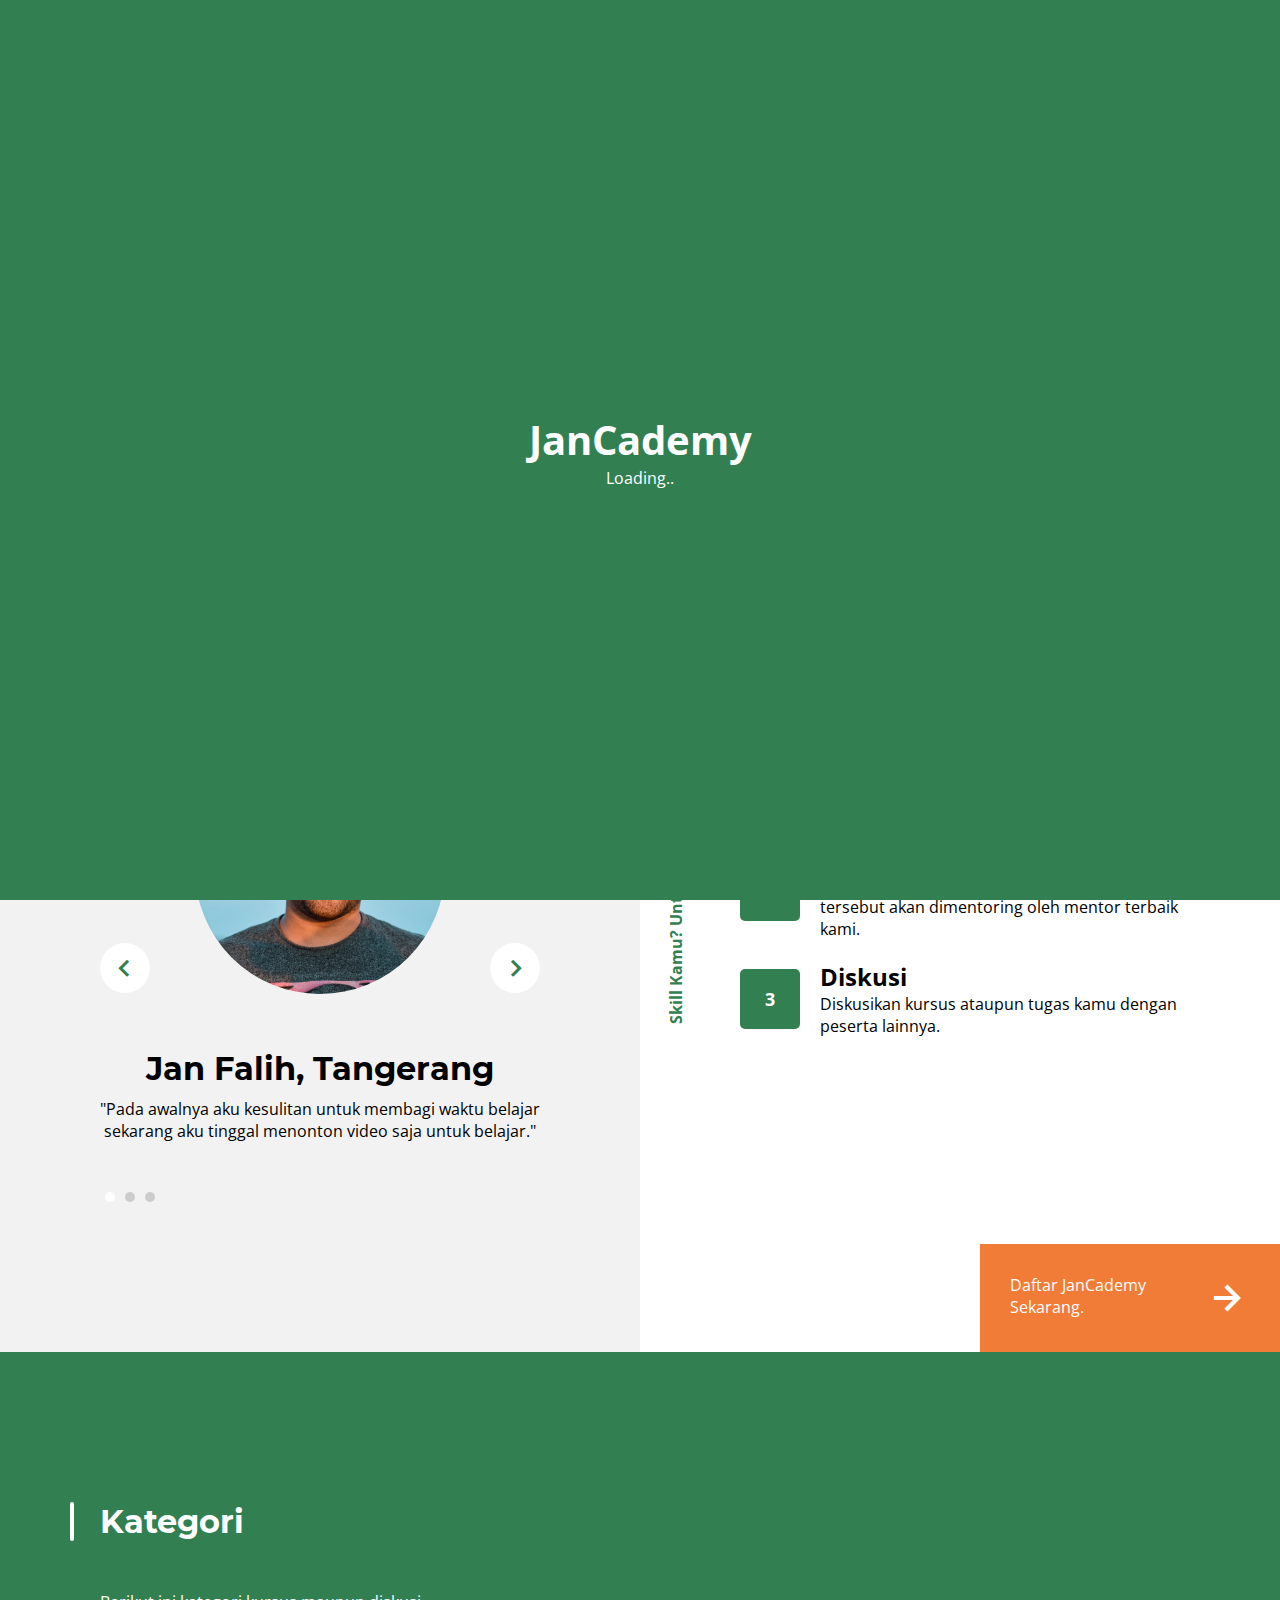
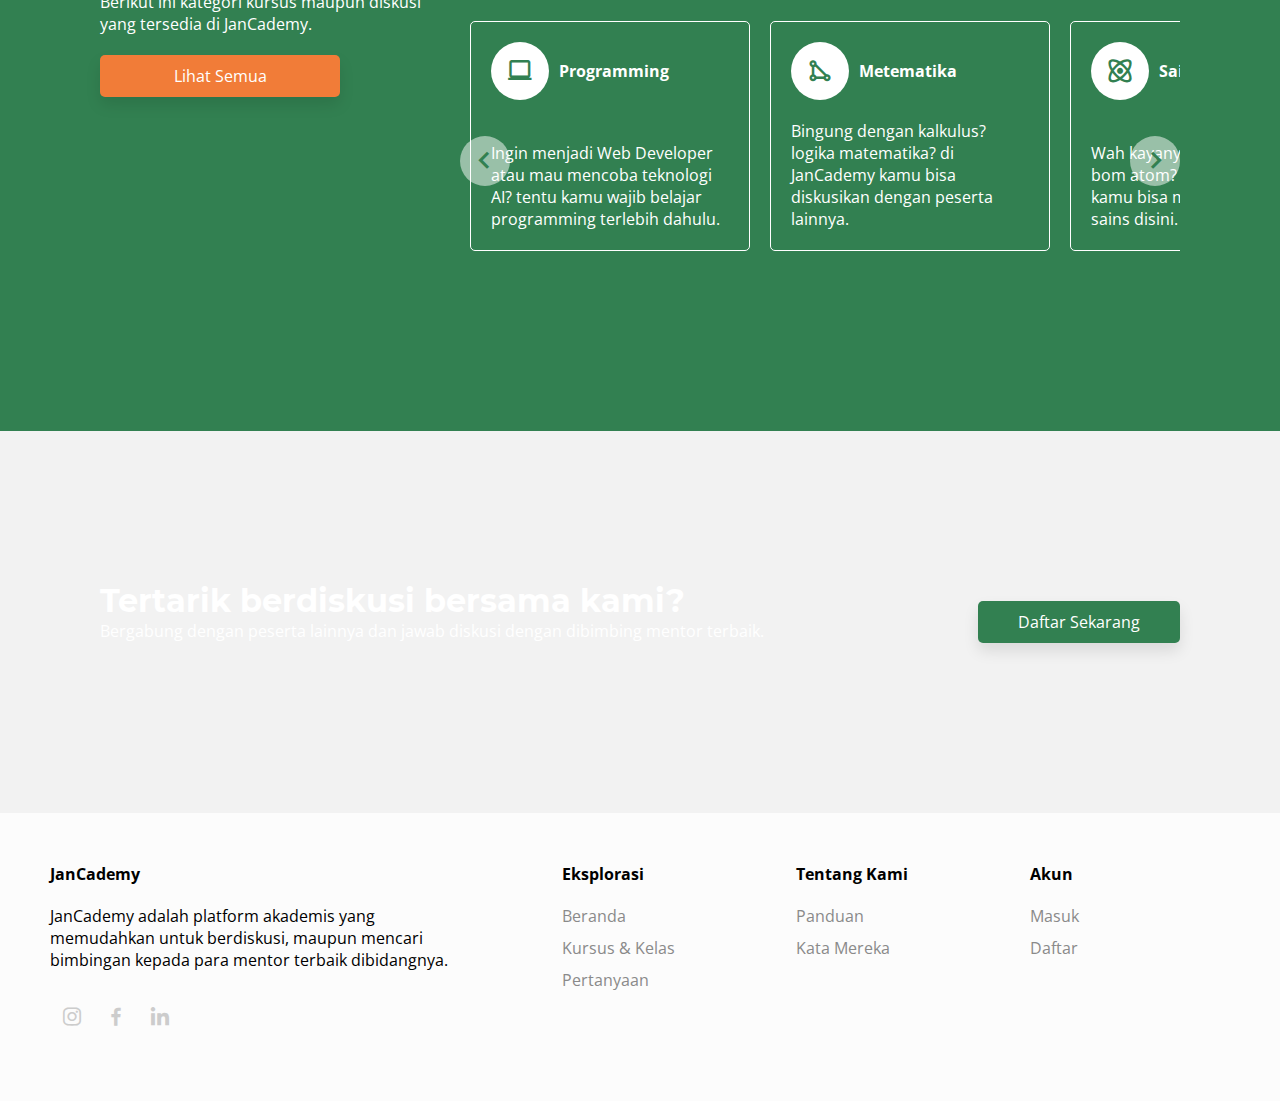
==== commit 2e930b6a: "Update: Template Update" ====
--- a/index.html
+++ b/index.html
@@ -93,7 +93,6 @@
             <div class="col-md-6 col-sm-12 bg-white">
                 <div id="panduan" class="container">
                     <h1 class="title-section">Panduan</h1>
-                    <p>.</p>
                     <div class="panduan">
                         <div class="panduan-item">
                             <div class="panduan-number">1</div>
@@ -193,18 +192,15 @@
         <div class="footer-right">
             <div class="footer-menu">
                 <h4 class="menu-title">Eksplorasi</h4>
-                <a href="" class="menu-footer">Beranda</a>
-                <a href="" class="menu-footer">Diskusi</a>
-                <a href="" class="menu-footer">Lowongan Pekerjaan</a>
-                <a href="./index.html#panduan" class="menu-footer">Panduan</a>
-                <a href="./index.html#kata_mereka" class="menu-footer">Kata Mereka</a>
+                <a href="./index.html" class="menu-footer">Beranda</a>
+                <a href="./course-list.html" class="menu-footer">Kursus & Kelas</a>
+                <a href="./discuss-list.html" class="menu-footer">Pertanyaan</a>
             </div>
             
             <div class="footer-menu">
                 <h4 class="menu-title">Tentang Kami</h4>
-                <a href="" class="menu-footer">Lorem</a>
-                <a href="" class="menu-footer">Komunitas</a>
-                <a href="" class="menu-footer">Tentang Kami</a>
+                <a href="./index.html#panduan" class="menu-footer">Panduan</a>
+                <a href="./index.html#kata_mereka" class="menu-footer">Kata Mereka</a>            
             </div>
             
             <div class="footer-menu">
--- a/assets/css/style.css
+++ b/assets/css/style.css
@@ -213,7 +213,7 @@
         display: flex;
         background-color: #fff;
         border-radius: 5px;
-        padding:10px 50px;
+        padding:10px 30px;
     }
     .breadcrumbs-items{
         text-decoration: none;
